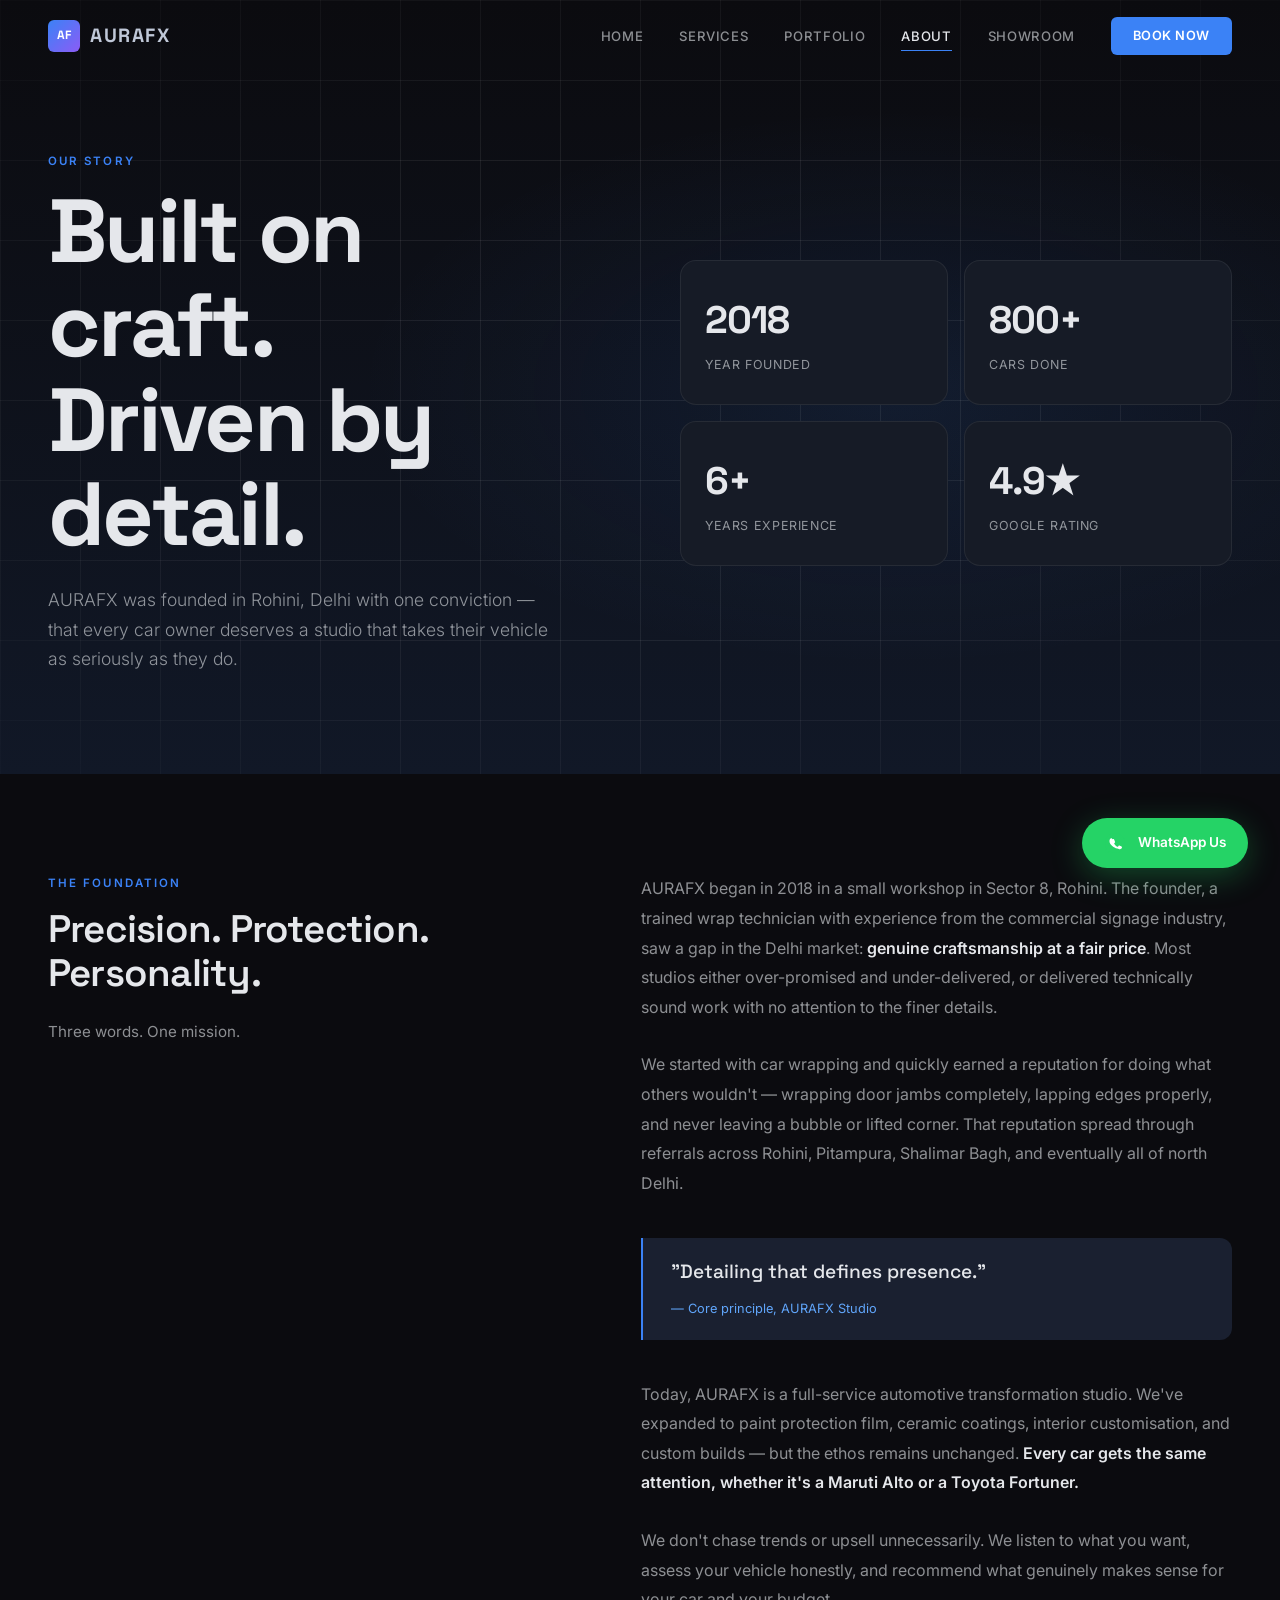
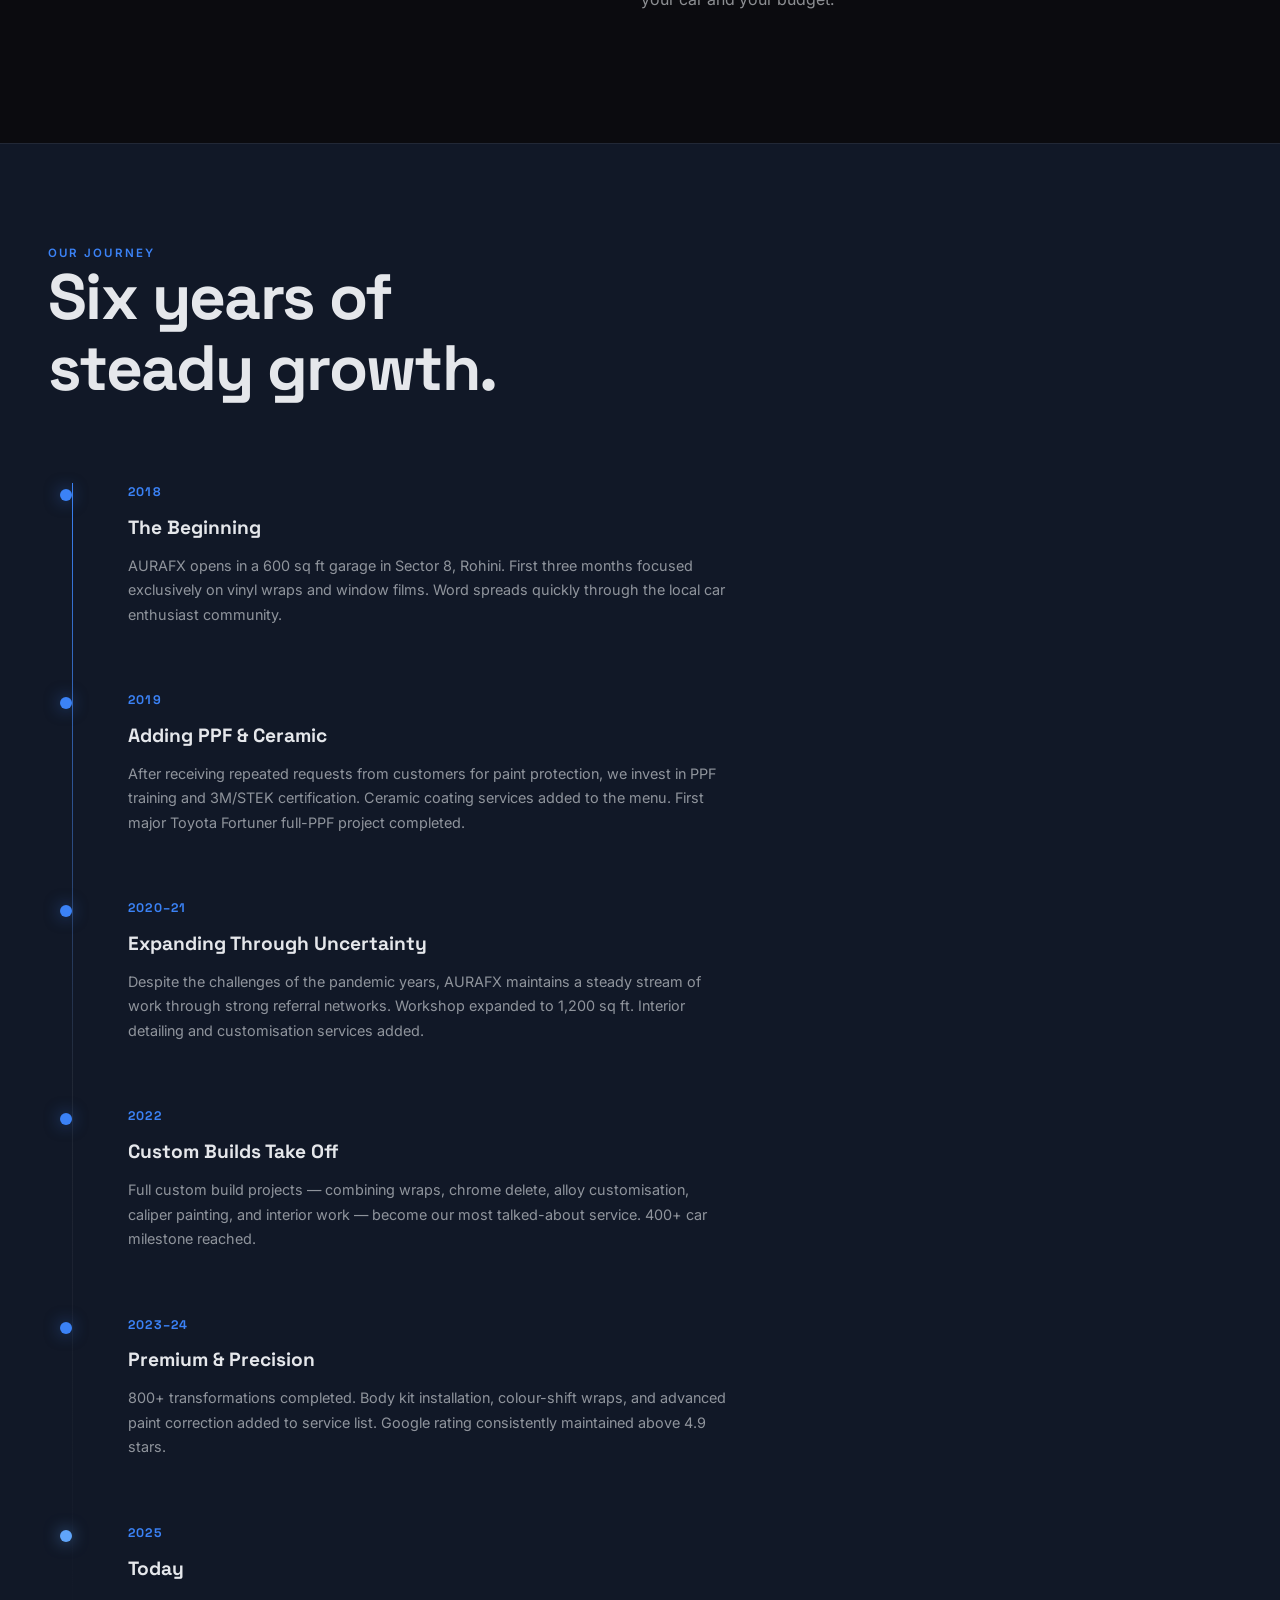
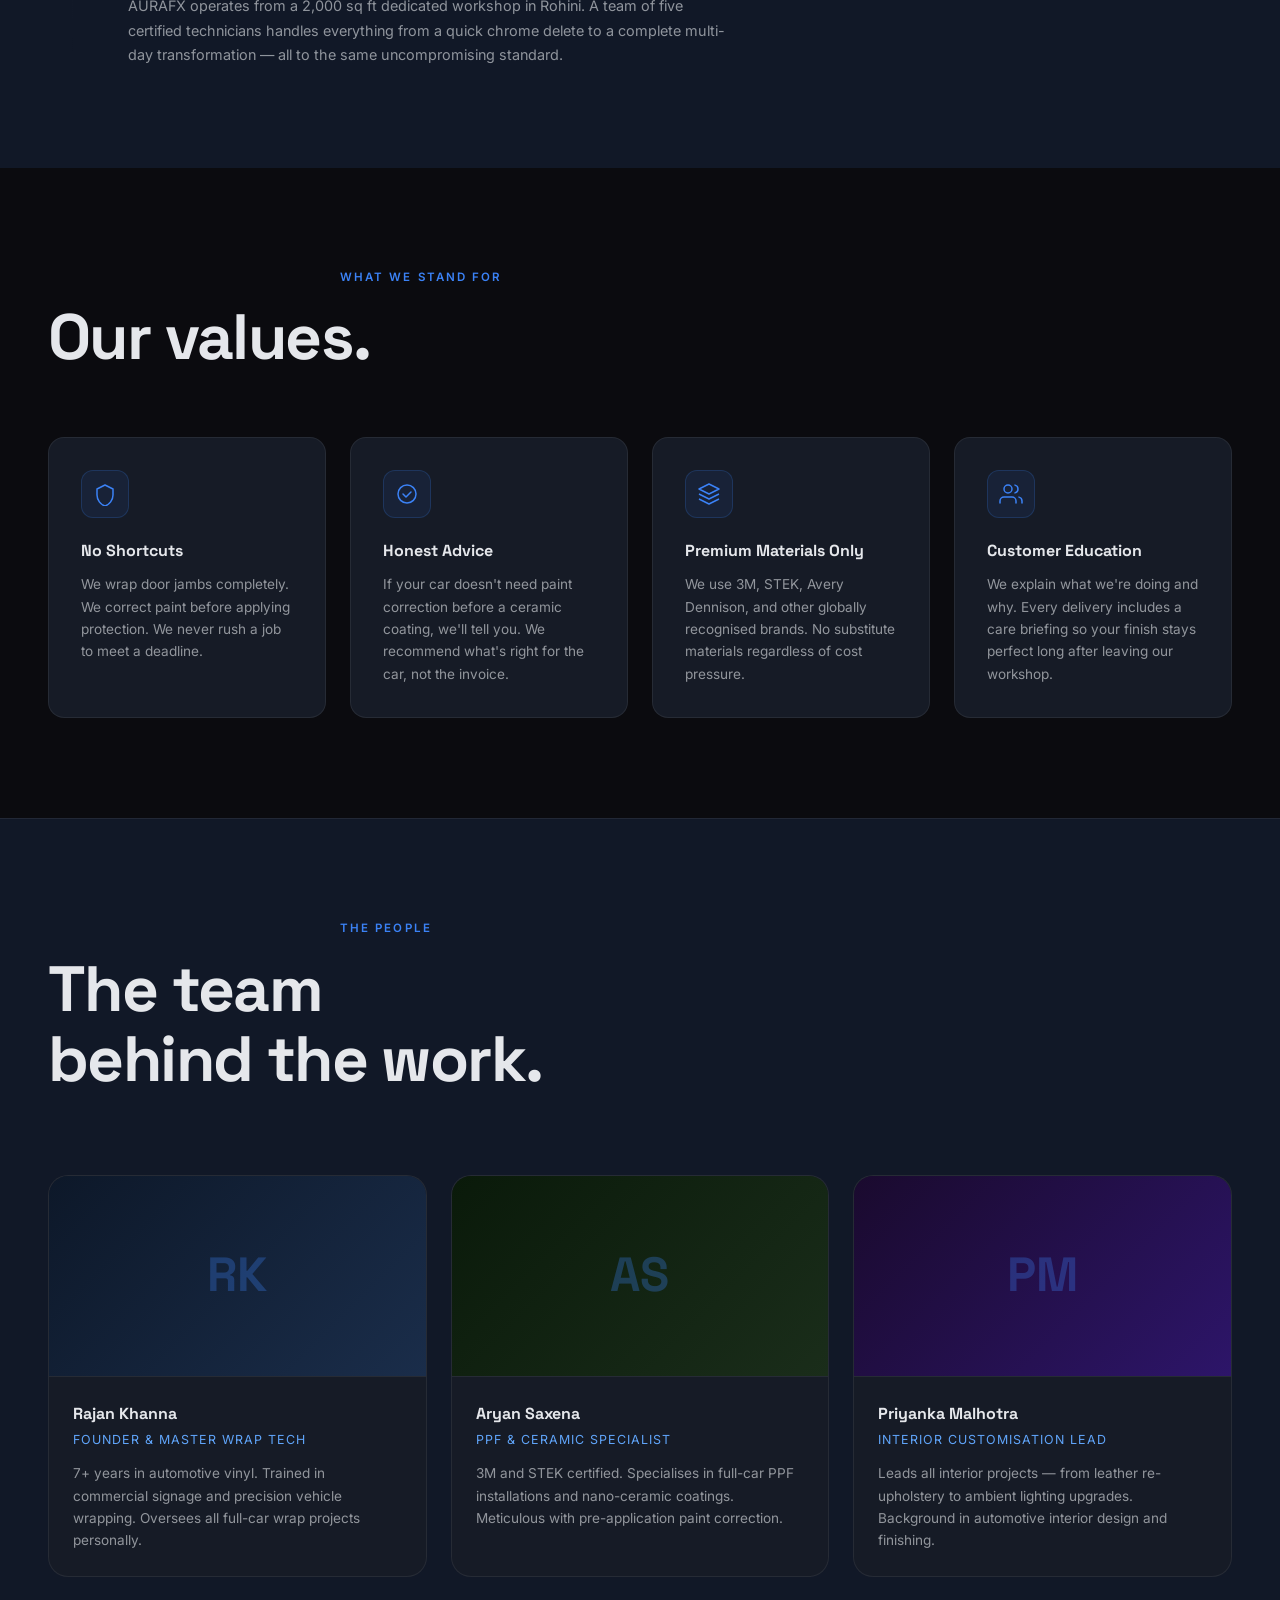
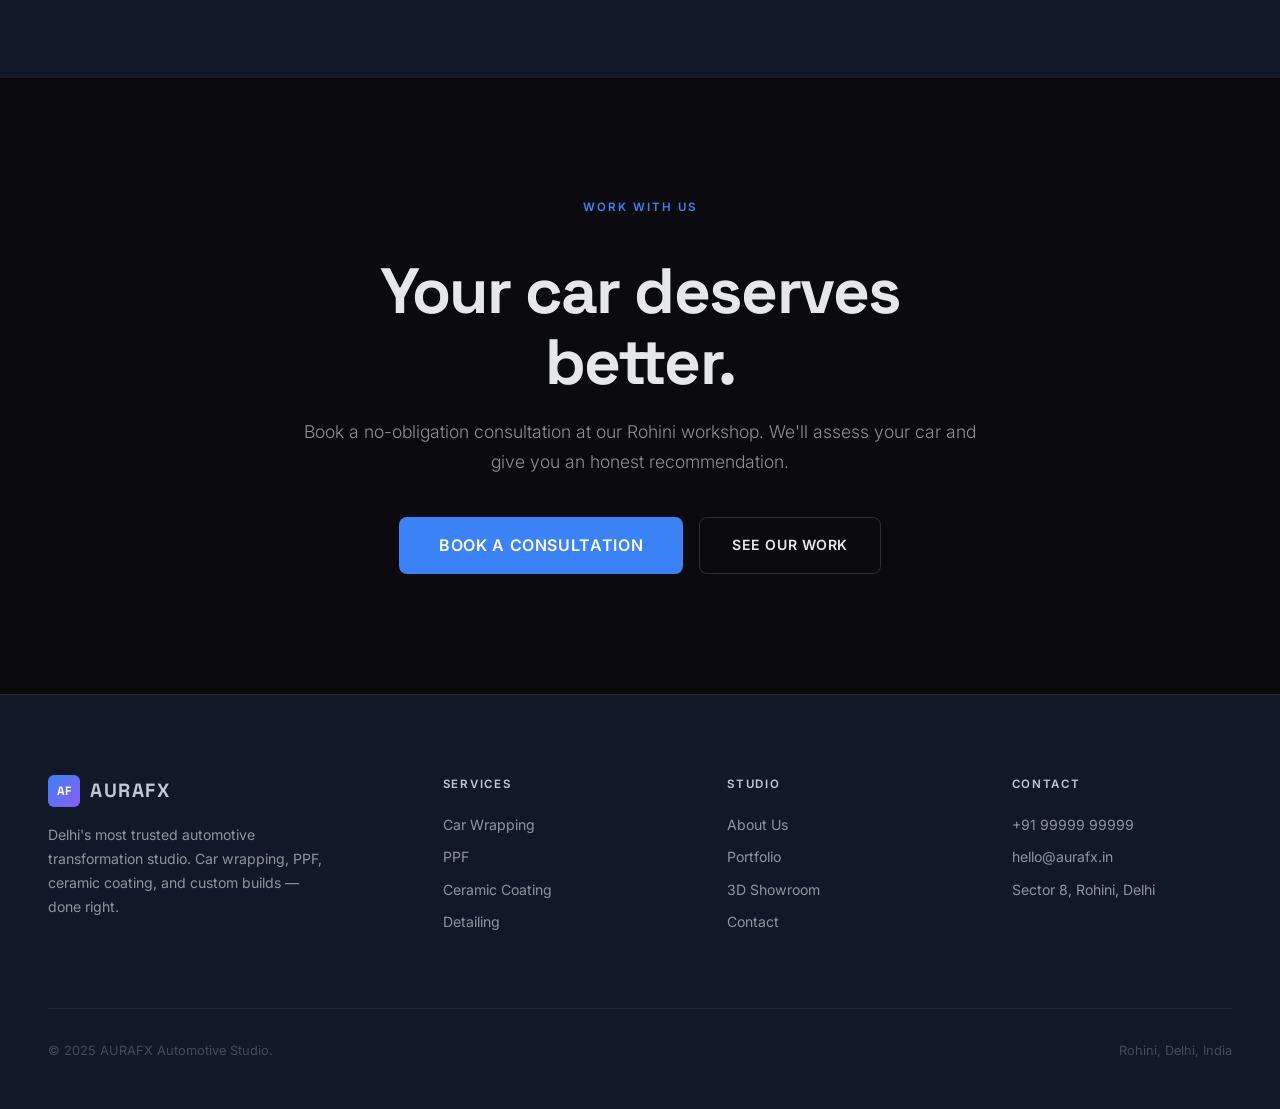
==== about.html @ fb8e5b7f "feat: AURAFX Automotive Studio — full premium website + 3D showroom - index.html: cinematic Apple-st" ====
<!DOCTYPE html>
<html lang="en">
<head>
<meta charset="UTF-8"/>
<meta name="viewport" content="width=device-width, initial-scale=1.0"/>
<title>About — AURAFX Automotive Studio</title>
<meta name="description" content="The story behind AURAFX — a precision automotive transformation studio born in Rohini, Delhi."/>
<link rel="stylesheet" href="style.css"/>
<style>
.about-hero { padding: calc(var(--nav-h) + 80px) 48px 100px; position: relative; overflow: hidden; }
.about-hero-bg { position: absolute; inset: 0; background: radial-gradient(ellipse 70% 60% at 70% 50%, rgba(59,130,246,0.09) 0%, transparent 60%), linear-gradient(180deg, var(--black), var(--graphite)); }
.about-hero-grid { position: absolute; inset: 0; background-image: linear-gradient(var(--border) 1px,transparent 1px),linear-gradient(90deg,var(--border) 1px,transparent 1px); background-size: 80px 80px; mask-image: radial-gradient(ellipse 80% 80% at 50% 50%, black 40%, transparent 100%); }
.about-hero-inner { position: relative; z-index: 1; max-width: 1400px; margin: 0 auto; display: grid; grid-template-columns: 1fr 1fr; gap: 80px; align-items: center; }
.ah-left .label { margin-bottom: 14px; }
.ah-left h1 { margin-bottom: 24px; }
.ah-left p  { max-width: 520px; }
.ah-right { display: grid; grid-template-columns: 1fr 1fr; gap: 16px; }
.ah-stat-box {
  background: var(--surface); border: 1px solid var(--border); border-radius: 16px; padding: 28px 24px;
  transition: border-color 0.4s, transform 0.4s;
}
.ah-stat-box:hover { border-color: rgba(59,130,246,0.3); transform: translateY(-4px); }
.ah-stat-box strong { display: block; font-family: var(--font-display); font-size: 2.4rem; font-weight: 700; color: var(--white); letter-spacing: -0.03em; }
.ah-stat-box span { font-size: 0.78rem; color: var(--white-dim); letter-spacing: 0.05em; text-transform: uppercase; }
.story-section { padding: 100px 48px; }
.story-inner { max-width: 1400px; margin: 0 auto; display: grid; grid-template-columns: 1fr 1.2fr; gap: 100px; align-items: start; }
.story-left { position: sticky; top: calc(var(--nav-h) + 40px); }
.story-left .label { margin-bottom: 14px; }
.story-left h2 { margin-bottom: 24px; }
.story-right p { font-size: 1rem; color: var(--white-dim); line-height: 1.85; margin-bottom: 28px; }
.story-right p strong { color: var(--white); font-weight: 600; }
.story-quote { border-left: 2px solid var(--blue); padding: 20px 28px; margin: 40px 0; background: var(--graphite-2); border-radius: 0 12px 12px 0; }
.story-quote p { font-family: var(--font-display); font-size: 1.2rem; font-weight: 500; color: var(--white); line-height: 1.5; margin: 0; }
.story-quote cite { display: block; margin-top: 12px; font-size: 0.8rem; color: var(--blue-bright); font-style: normal; }
.timeline-section { padding: 100px 48px; background: var(--graphite); border-top: 1px solid var(--border); }
.timeline-inner { max-width: 1400px; margin: 0 auto; }
.timeline-header { margin-bottom: 80px; }
.timeline { position: relative; padding-left: 80px; }
.timeline::before { content: ''; position: absolute; left: 24px; top: 0; bottom: 0; width: 1px; background: linear-gradient(180deg, var(--blue), var(--border), transparent); }
.tl-item { position: relative; margin-bottom: 64px; }
.tl-item:last-child { margin-bottom: 0; }
.tl-dot { position: absolute; left: -68px; top: 6px; width: 12px; height: 12px; background: var(--blue); border-radius: 50%; box-shadow: 0 0 16px rgba(59,130,246,0.5); }
.tl-year { font-family: var(--font-display); font-size: 0.78rem; font-weight: 700; color: var(--blue); letter-spacing: 0.1em; text-transform: uppercase; margin-bottom: 10px; }
.tl-item h3 { font-family: var(--font-display); font-size: 1.2rem; font-weight: 700; margin-bottom: 10px; }
.tl-item p  { font-size: 0.9rem; color: var(--white-dim); line-height: 1.7; max-width: 600px; }
.values-section { padding: 100px 48px; }
.values-inner { max-width: 1400px; margin: 0 auto; }
.values-grid { display: grid; grid-template-columns: repeat(4, 1fr); gap: 24px; margin-top: 64px; }
.value-card { background: var(--surface); border: 1px solid var(--border); border-radius: 16px; padding: 32px; transition: border-color 0.4s, transform 0.4s; }
.value-card:hover { border-color: rgba(59,130,246,0.3); transform: translateY(-4px); }
.value-icon { width: 48px; height: 48px; background: var(--blue-glow2); border: 1px solid rgba(59,130,246,0.2); border-radius: 12px; display: flex; align-items: center; justify-content: center; margin-bottom: 20px; }
.value-card h3 { font-family: var(--font-display); font-size: 1rem; font-weight: 700; margin-bottom: 10px; }
.value-card p  { font-size: 0.85rem; color: var(--white-dim); line-height: 1.65; }
.team-section { padding: 100px 48px; background: var(--graphite); border-top: 1px solid var(--border); }
.team-inner { max-width: 1400px; margin: 0 auto; }
.team-grid { display: grid; grid-template-columns: repeat(3, 1fr); gap: 24px; margin-top: 64px; }
.team-card { background: var(--surface); border: 1px solid var(--border); border-radius: 20px; overflow: hidden; transition: border-color 0.4s, transform 0.4s; }
.team-card:hover { border-color: rgba(59,130,246,0.25); transform: translateY(-6px); }
.team-avatar { height: 200px; display: flex; align-items: center; justify-content: center; font-family: var(--font-display); font-size: 3rem; font-weight: 700; color: rgba(59,130,246,0.3); }
.team-info { padding: 24px; border-top: 1px solid var(--border); }
.team-info h3 { font-family: var(--font-display); font-size: 1rem; font-weight: 700; margin-bottom: 4px; }
.team-info .team-role { font-size: 0.78rem; color: var(--blue-bright); letter-spacing: 0.08em; text-transform: uppercase; margin-bottom: 12px; }
.team-info p  { font-size: 0.85rem; color: var(--white-dim); line-height: 1.65; }
.about-cta { padding: 120px 48px; text-align: center; background: var(--black); border-top: 1px solid var(--border); }
.about-cta-inner { max-width: 700px; margin: 0 auto; }
.about-cta h2 { margin-bottom: 20px; }
.about-cta p  { margin-bottom: 40px; }
.about-cta-btns { display: flex; gap: 16px; justify-content: center; flex-wrap: wrap; }
@media (max-width: 1024px) {
  .about-hero { padding: calc(var(--nav-h) + 60px) 32px 80px; }
  .about-hero-inner { grid-template-columns: 1fr; gap: 60px; }
  .story-section { padding: 80px 32px; }
  .story-inner { grid-template-columns: 1fr; gap: 60px; }
  .story-left { position: static; }
  .values-grid { grid-template-columns: repeat(2, 1fr); }
  .team-grid { grid-template-columns: repeat(2, 1fr); }
}
@media (max-width: 768px) {
  .about-hero { padding: calc(var(--nav-h) + 40px) 24px 60px; }
  .ah-right { grid-template-columns: 1fr 1fr; }
  .story-section { padding: 60px 24px; }
  .timeline-section { padding: 60px 24px; }
  .values-section { padding: 60px 24px; }
  .team-section { padding: 60px 24px; }
  .about-cta { padding: 80px 24px; }
  .values-grid { grid-template-columns: 1fr; }
  .team-grid { grid-template-columns: 1fr; }
  .timeline { padding-left: 56px; }
  .tl-dot { left: -44px; }
}
</style>
</head>
<body>
<nav class="nav" id="mainNav">
  <a href="index.html" class="nav-logo"><div class="nav-logo-mark">AF</div><span>AURAFX</span></a>
  <div class="nav-links">
    <a href="index.html">Home</a><a href="services.html">Services</a>
    <a href="portfolio.html">Portfolio</a><a href="about.html" class="active">About</a>
    <a href="showroom.html">Showroom</a><a href="contact.html" class="nav-cta">Book Now</a>
  </div>
  <div class="nav-hamburger" id="hamburger"><span></span><span></span><span></span></div>
</nav>
<div class="nav-drawer" id="navDrawer">
  <a href="index.html">Home</a><a href="services.html">Services</a>
  <a href="portfolio.html">Portfolio</a><a href="about.html">About</a>
  <a href="showroom.html">Showroom</a><a href="contact.html">Book Now</a>
</div>

<section class="about-hero">
  <div class="about-hero-bg"></div>
  <div class="about-hero-grid"></div>
  <div class="about-hero-inner">
    <div class="ah-left">
      <p class="label reveal">Our Story</p>
      <h1 class="display-xl reveal reveal-delay-1">Built on craft.<br/>Driven by detail.</h1>
      <p class="body-lg reveal reveal-delay-2">AURAFX was founded in Rohini, Delhi with one conviction — that every car owner deserves a studio that takes their vehicle as seriously as they do.</p>
    </div>
    <div class="ah-right">
      <div class="ah-stat-box reveal reveal-delay-1"><strong>2018</strong><span>Year Founded</span></div>
      <div class="ah-stat-box reveal reveal-delay-2"><strong>800+</strong><span>Cars Done</span></div>
      <div class="ah-stat-box reveal reveal-delay-3"><strong>6+</strong><span>Years Experience</span></div>
      <div class="ah-stat-box reveal reveal-delay-4"><strong>4.9★</strong><span>Google Rating</span></div>
    </div>
  </div>
</section>

<section class="story-section">
  <div class="story-inner">
    <div class="story-left reveal">
      <p class="label">The Foundation</p>
      <h2 class="display-md">Precision. Protection. Personality.</h2>
      <p class="body-md" style="margin-top:16px;">Three words. One mission.</p>
    </div>
    <div class="story-right">
      <p class="reveal">AURAFX began in 2018 in a small workshop in Sector 8, Rohini. The founder, a trained wrap technician with experience from the commercial signage industry, saw a gap in the Delhi market: <strong>genuine craftsmanship at a fair price</strong>. Most studios either over-promised and under-delivered, or delivered technically sound work with no attention to the finer details.</p>
      <p class="reveal reveal-delay-1">We started with car wrapping and quickly earned a reputation for doing what others wouldn't — wrapping door jambs completely, lapping edges properly, and never leaving a bubble or lifted corner. That reputation spread through referrals across Rohini, Pitampura, Shalimar Bagh, and eventually all of north Delhi.</p>
      <div class="story-quote reveal reveal-delay-2">
        <p>"Detailing that defines presence."</p>
        <cite>— Core principle, AURAFX Studio</cite>
      </div>
      <p class="reveal reveal-delay-3">Today, AURAFX is a full-service automotive transformation studio. We've expanded to paint protection film, ceramic coatings, interior customisation, and custom builds — but the ethos remains unchanged. <strong>Every car gets the same attention, whether it's a Maruti Alto or a Toyota Fortuner.</strong></p>
      <p class="reveal reveal-delay-4">We don't chase trends or upsell unnecessarily. We listen to what you want, assess your vehicle honestly, and recommend what genuinely makes sense for your car and your budget.</p>
    </div>
  </div>
</section>

<section class="timeline-section">
  <div class="timeline-inner">
    <div class="timeline-header">
      <p class="label reveal">Our Journey</p>
      <h2 class="display-lg reveal reveal-delay-1">Six years of<br/>steady growth.</h2>
    </div>
    <div class="timeline">
      <div class="tl-item reveal reveal-delay-1">
        <div class="tl-dot"></div>
        <div class="tl-year">2018</div>
        <h3>The Beginning</h3>
        <p>AURAFX opens in a 600 sq ft garage in Sector 8, Rohini. First three months focused exclusively on vinyl wraps and window films. Word spreads quickly through the local car enthusiast community.</p>
      </div>
      <div class="tl-item reveal reveal-delay-2">
        <div class="tl-dot"></div>
        <div class="tl-year">2019</div>
        <h3>Adding PPF & Ceramic</h3>
        <p>After receiving repeated requests from customers for paint protection, we invest in PPF training and 3M/STEK certification. Ceramic coating services added to the menu. First major Toyota Fortuner full-PPF project completed.</p>
      </div>
      <div class="tl-item reveal reveal-delay-3">
        <div class="tl-dot"></div>
        <div class="tl-year">2020–21</div>
        <h3>Expanding Through Uncertainty</h3>
        <p>Despite the challenges of the pandemic years, AURAFX maintains a steady stream of work through strong referral networks. Workshop expanded to 1,200 sq ft. Interior detailing and customisation services added.</p>
      </div>
      <div class="tl-item reveal reveal-delay-4">
        <div class="tl-dot"></div>
        <div class="tl-year">2022</div>
        <h3>Custom Builds Take Off</h3>
        <p>Full custom build projects — combining wraps, chrome delete, alloy customisation, caliper painting, and interior work — become our most talked-about service. 400+ car milestone reached.</p>
      </div>
      <div class="tl-item reveal reveal-delay-5">
        <div class="tl-dot"></div>
        <div class="tl-year">2023–24</div>
        <h3>Premium & Precision</h3>
        <p>800+ transformations completed. Body kit installation, colour-shift wraps, and advanced paint correction added to service list. Google rating consistently maintained above 4.9 stars.</p>
      </div>
      <div class="tl-item reveal">
        <div class="tl-dot" style="background:#60A5FA;box-shadow:0 0 16px rgba(96,165,250,0.6);"></div>
        <div class="tl-year">2025</div>
        <h3>Today</h3>
        <p>AURAFX operates from a 2,000 sq ft dedicated workshop in Rohini. A team of five certified technicians handles everything from a quick chrome delete to a complete multi-day transformation — all to the same uncompromising standard.</p>
      </div>
    </div>
  </div>
</section>

<section class="values-section">
  <div class="values-inner">
    <div class="section-header" style="text-align:left;margin-bottom:0;">
      <p class="label reveal">What We Stand For</p>
      <h2 class="display-lg reveal reveal-delay-1" style="margin-bottom:0;">Our values.</h2>
    </div>
    <div class="values-grid">
      <div class="value-card reveal reveal-delay-1">
        <div class="value-icon"><svg width="24" height="24" viewBox="0 0 24 24" fill="none"><path d="M12 3l-8 4v6c0 5 3.6 9.7 8 11 4.4-1.3 8-6 8-11V7L12 3Z" stroke="#3B82F6" stroke-width="1.5" stroke-linejoin="round"/></svg></div>
        <h3>No Shortcuts</h3>
        <p>We wrap door jambs completely. We correct paint before applying protection. We never rush a job to meet a deadline.</p>
      </div>
      <div class="value-card reveal reveal-delay-2">
        <div class="value-icon"><svg width="24" height="24" viewBox="0 0 24 24" fill="none"><circle cx="12" cy="12" r="9" stroke="#3B82F6" stroke-width="1.5"/><path d="M8 12l3 3 5-5" stroke="#3B82F6" stroke-width="1.5" stroke-linecap="round" stroke-linejoin="round"/></svg></div>
        <h3>Honest Advice</h3>
        <p>If your car doesn't need paint correction before a ceramic coating, we'll tell you. We recommend what's right for the car, not the invoice.</p>
      </div>
      <div class="value-card reveal reveal-delay-3">
        <div class="value-icon"><svg width="24" height="24" viewBox="0 0 24 24" fill="none"><path d="M12 2L2 7l10 5 10-5-10-5ZM2 17l10 5 10-5M2 12l10 5 10-5" stroke="#3B82F6" stroke-width="1.5" stroke-linejoin="round"/></svg></div>
        <h3>Premium Materials Only</h3>
        <p>We use 3M, STEK, Avery Dennison, and other globally recognised brands. No substitute materials regardless of cost pressure.</p>
      </div>
      <div class="value-card reveal reveal-delay-4">
        <div class="value-icon"><svg width="24" height="24" viewBox="0 0 24 24" fill="none"><path d="M17 21v-2a4 4 0 0 0-4-4H5a4 4 0 0 0-4 4v2M9 11a4 4 0 1 0 0-8 4 4 0 0 0 0 8ZM23 21v-2a4 4 0 0 0-3-3.87M16 3.13a4 4 0 0 1 0 7.75" stroke="#3B82F6" stroke-width="1.5" stroke-linecap="round" stroke-linejoin="round"/></svg></div>
        <h3>Customer Education</h3>
        <p>We explain what we're doing and why. Every delivery includes a care briefing so your finish stays perfect long after leaving our workshop.</p>
      </div>
    </div>
  </div>
</section>

<section class="team-section">
  <div class="team-inner">
    <div class="section-header" style="text-align:left;">
      <p class="label reveal">The People</p>
      <h2 class="display-lg reveal reveal-delay-1">The team<br/>behind the work.</h2>
    </div>
    <div class="team-grid">
      <div class="team-card reveal reveal-delay-1">
        <div class="team-avatar" style="background:linear-gradient(135deg,#0d1829,#1a2d4a);">RK</div>
        <div class="team-info">
          <h3>Rajan Khanna</h3>
          <div class="team-role">Founder & Master Wrap Tech</div>
          <p>7+ years in automotive vinyl. Trained in commercial signage and precision vehicle wrapping. Oversees all full-car wrap projects personally.</p>
        </div>
      </div>
      <div class="team-card reveal reveal-delay-2">
        <div class="team-avatar" style="background:linear-gradient(135deg,#0a1a0a,#1a2d1a);">AS</div>
        <div class="team-info">
          <h3>Aryan Saxena</h3>
          <div class="team-role">PPF & Ceramic Specialist</div>
          <p>3M and STEK certified. Specialises in full-car PPF installations and nano-ceramic coatings. Meticulous with pre-application paint correction.</p>
        </div>
      </div>
      <div class="team-card reveal reveal-delay-3">
        <div class="team-avatar" style="background:linear-gradient(135deg,#1a0a2e,#2d1569);">PM</div>
        <div class="team-info">
          <h3>Priyanka Malhotra</h3>
          <div class="team-role">Interior Customisation Lead</div>
          <p>Leads all interior projects — from leather re-upholstery to ambient lighting upgrades. Background in automotive interior design and finishing.</p>
        </div>
      </div>
    </div>
  </div>
</section>

<section class="about-cta">
  <div class="about-cta-inner reveal">
    <p class="label">Work With Us</p>
    <h2 class="display-lg">Your car deserves better.</h2>
    <p class="body-lg">Book a no-obligation consultation at our Rohini workshop. We'll assess your car and give you an honest recommendation.</p>
    <div class="about-cta-btns">
      <a href="contact.html" class="btn btn-primary" style="font-size:1rem;padding:16px 40px;">Book a Consultation</a>
      <a href="portfolio.html" class="btn btn-outline">See Our Work</a>
    </div>
  </div>
</section>

<footer class="footer">
  <div class="footer-grid">
    <div class="footer-brand">
      <div class="nav-logo" style="margin-bottom:16px;"><div class="nav-logo-mark">AF</div><span style="color:#C0C8D8;font-family:var(--font-display);font-weight:700;letter-spacing:0.08em;">AURAFX</span></div>
      <p>Delhi's most trusted automotive transformation studio. Car wrapping, PPF, ceramic coating, and custom builds — done right.</p>
    </div>
    <div class="footer-col"><h4>Services</h4><a href="services.html">Car Wrapping</a><a href="services.html">PPF</a><a href="services.html">Ceramic Coating</a><a href="services.html">Detailing</a></div>
    <div class="footer-col"><h4>Studio</h4><a href="about.html">About Us</a><a href="portfolio.html">Portfolio</a><a href="showroom.html">3D Showroom</a><a href="contact.html">Contact</a></div>
    <div class="footer-col"><h4>Contact</h4><a href="tel:+919999999999">+91 99999 99999</a><a href="mailto:hello@aurafx.in">hello@aurafx.in</a><a href="#">Sector 8, Rohini, Delhi</a></div>
  </div>
  <div class="footer-bottom"><span>© 2025 AURAFX Automotive Studio.</span><span>Rohini, Delhi, India</span></div>
</footer>
<a href="https://wa.me/919999999999" class="whatsapp-float" target="_blank"><svg width="22" height="22" viewBox="0 0 22 22" fill="none"><path d="M11 1C5.477 1 1 5.477 1 11c0 1.89.525 3.66 1.438 5.168L1 21l4.98-1.406A9.953 9.953 0 0 0 11 21c5.523 0 10-4.477 10-10S16.523 1 11 1Z" fill="#25D366"/><path d="M8.09 7.5c.18-.37.54-.5.77-.5.2 0 .37.01.54.01.18 0 .44.07.68.56.27.54.88 2.06.95 2.2.08.15.13.32.03.5-.1.2-.15.32-.3.5-.14.17-.3.38-.43.5-.14.14-.29.28-.12.55.17.26.73 1.18 1.56 1.91.68.6 1.38.88 1.65 1 .27.12.43.1.59-.06.17-.18.7-.81.88-1.07.19-.27.37-.22.62-.13.26.09 1.63.77 1.91.91.27.14.45.21.52.32.07.11.07.63-.15 1.24-.22.61-1.25 1.18-1.72 1.22-.44.04-.86.18-2.87-.62C9.35 15.57 7 12.7 6.82 12.47c-.18-.22-1.32-1.74-1.32-3.32 0-1.58.83-2.35 1.1-2.65.3-.28.64-.28.83-.28l.67.28Z" fill="white"/></svg><span class="wa-text">WhatsApp Us</span></a>
<script src="script.js"></script>
</body>
</html>
---- style.css ----
/* ============================================================
   AURAFX AUTOMOTIVE STUDIO — SHARED DESIGN SYSTEM
   ============================================================ */

@import url('https://fonts.googleapis.com/css2?family=Inter:wght@300;400;500;600;700;800;900&family=Space+Grotesk:wght@300;400;500;600;700&display=swap');

/* ── CSS VARIABLES ── */
:root {
  --black:        #0B0B0F;
  --graphite:     #111827;
  --graphite-2:   #1a2030;
  --graphite-3:   #242d3d;
  --surface:      #161b26;
  --border:       rgba(255,255,255,0.07);
  --border-hover: rgba(255,255,255,0.15);
  --white:        #E5E7EB;
  --white-dim:    rgba(229,231,235,0.6);
  --white-faint:  rgba(229,231,235,0.25);
  --blue:         #3B82F6;
  --blue-bright:  #60A5FA;
  --blue-glow:    rgba(59,130,246,0.3);
  --blue-glow2:   rgba(59,130,246,0.08);
  --chrome:       #C0C8D8;
  --chrome-dim:   rgba(192,200,216,0.5);
  --accent-grad:  linear-gradient(135deg, #3B82F6 0%, #8B5CF6 100%);
  --font-main:    'Inter', 'SF Pro Display', -apple-system, sans-serif;
  --font-display: 'Space Grotesk', 'SF Pro Display', -apple-system, sans-serif;
  --ease-cinema:  cubic-bezier(0.25, 0.46, 0.45, 0.94);
  --ease-apple:   cubic-bezier(0.42, 0, 0.58, 1);
  --ease-out:     cubic-bezier(0.16, 1, 0.3, 1);
  --nav-h:        72px;
}

/* ── RESET & BASE ── */
*, *::before, *::after { box-sizing: border-box; margin: 0; padding: 0; }

html {
  scroll-behavior: smooth;
  font-size: 16px;
  -webkit-font-smoothing: antialiased;
  -moz-osx-font-smoothing: grayscale;
}

body {
  background: var(--black);
  color: var(--white);
  font-family: var(--font-main);
  line-height: 1.6;
  overflow-x: hidden;
}

img { display: block; max-width: 100%; }
a  { color: inherit; text-decoration: none; }
button { cursor: pointer; font-family: inherit; border: none; background: none; }
ul, ol { list-style: none; }

/* ── SCROLLBAR ── */
::-webkit-scrollbar { width: 6px; }
::-webkit-scrollbar-track { background: var(--black); }
::-webkit-scrollbar-thumb { background: var(--graphite-3); border-radius: 3px; }
::-webkit-scrollbar-thumb:hover { background: var(--blue); }

/* ── SELECTION ── */
::selection { background: var(--blue-glow); color: var(--white); }

/* ═══════════════════════════════════════════
   NAVIGATION
═══════════════════════════════════════════ */
.nav {
  position: fixed;
  top: 0; left: 0; right: 0;
  z-index: 1000;
  height: var(--nav-h);
  display: flex;
  align-items: center;
  justify-content: space-between;
  padding: 0 48px;
  transition: background 0.5s var(--ease-cinema), backdrop-filter 0.5s;
}
.nav.scrolled {
  background: rgba(11,11,15,0.85);
  backdrop-filter: blur(20px) saturate(180%);
  border-bottom: 1px solid var(--border);
}
.nav-logo {
  display: flex;
  align-items: center;
  gap: 10px;
  font-family: var(--font-display);
  font-size: 1.2rem;
  font-weight: 700;
  letter-spacing: 0.08em;
  text-transform: uppercase;
}
.nav-logo-mark {
  width: 32px; height: 32px;
  background: var(--accent-grad);
  border-radius: 6px;
  display: flex; align-items: center; justify-content: center;
  font-size: 0.75rem;
  font-weight: 900;
  color: #fff;
  letter-spacing: 0;
}
.nav-logo span { color: var(--chrome); }

.nav-links {
  display: flex;
  align-items: center;
  gap: 36px;
}
.nav-links a {
  font-size: 0.82rem;
  font-weight: 500;
  letter-spacing: 0.05em;
  text-transform: uppercase;
  color: var(--white-dim);
  transition: color 0.3s;
  position: relative;
}
.nav-links a::after {
  content: '';
  position: absolute;
  bottom: -4px; left: 0;
  width: 0; height: 1px;
  background: var(--blue);
  transition: width 0.3s var(--ease-cinema);
}
.nav-links a:hover { color: var(--white); }
.nav-links a:hover::after { width: 100%; }
.nav-links a.active { color: var(--white); }
.nav-links a.active::after { width: 100%; }

.nav-cta {
  padding: 9px 22px;
  background: var(--blue);
  color: #fff !important;
  border-radius: 6px;
  font-size: 0.8rem !important;
  font-weight: 600 !important;
  letter-spacing: 0.04em !important;
  transition: background 0.3s, box-shadow 0.3s, transform 0.2s !important;
}
.nav-cta::after { display: none !important; }
.nav-cta:hover {
  background: var(--blue-bright) !important;
  box-shadow: 0 0 24px var(--blue-glow) !important;
  transform: translateY(-1px) !important;
}

/* Hamburger */
.nav-hamburger {
  display: none;
  flex-direction: column;
  gap: 5px;
  padding: 4px;
  cursor: pointer;
}
.nav-hamburger span {
  display: block;
  width: 24px; height: 2px;
  background: var(--white);
  border-radius: 2px;
  transition: transform 0.3s, opacity 0.3s;
}
.nav-hamburger.open span:nth-child(1) { transform: translateY(7px) rotate(45deg); }
.nav-hamburger.open span:nth-child(2) { opacity: 0; }
.nav-hamburger.open span:nth-child(3) { transform: translateY(-7px) rotate(-45deg); }

/* Mobile nav drawer */
.nav-drawer {
  display: none;
  position: fixed;
  top: var(--nav-h); left: 0; right: 0;
  background: rgba(11,11,15,0.97);
  backdrop-filter: blur(24px);
  border-bottom: 1px solid var(--border);
  flex-direction: column;
  align-items: center;
  gap: 0;
  z-index: 999;
  transform: translateY(-10px);
  opacity: 0;
  transition: transform 0.4s var(--ease-out), opacity 0.4s;
  pointer-events: none;
}
.nav-drawer.open {
  transform: translateY(0);
  opacity: 1;
  pointer-events: all;
}
.nav-drawer a {
  width: 100%;
  padding: 18px 48px;
  font-size: 0.9rem;
  font-weight: 500;
  letter-spacing: 0.05em;
  text-transform: uppercase;
  color: var(--white-dim);
  border-bottom: 1px solid var(--border);
  transition: color 0.3s, background 0.3s;
}
.nav-drawer a:hover { color: var(--white); background: var(--graphite-2); }

/* ═══════════════════════════════════════════
   TYPOGRAPHY SYSTEM
═══════════════════════════════════════════ */
.display-xl {
  font-family: var(--font-display);
  font-size: clamp(2.8rem, 7vw, 6rem);
  font-weight: 700;
  line-height: 1.05;
  letter-spacing: -0.03em;
}
.display-lg {
  font-family: var(--font-display);
  font-size: clamp(2rem, 5vw, 4rem);
  font-weight: 700;
  line-height: 1.1;
  letter-spacing: -0.025em;
}
.display-md {
  font-family: var(--font-display);
  font-size: clamp(1.5rem, 3vw, 2.4rem);
  font-weight: 600;
  line-height: 1.15;
  letter-spacing: -0.02em;
}
.label {
  font-size: 0.72rem;
  font-weight: 600;
  letter-spacing: 0.18em;
  text-transform: uppercase;
  color: var(--blue);
}
.body-lg { font-size: 1.1rem; line-height: 1.7; color: var(--white-dim); font-weight: 300; }
.body-md { font-size: 0.95rem; line-height: 1.7; color: var(--white-dim); }

/* ═══════════════════════════════════════════
   SECTION SYSTEM
═══════════════════════════════════════════ */
.section {
  padding: 120px 48px;
  max-width: 1400px;
  margin: 0 auto;
}
.section-full {
  padding: 120px 48px;
}
.section-header {
  text-align: center;
  margin-bottom: 80px;
}
.section-header .label { margin-bottom: 16px; }
.section-header h2 { margin-bottom: 20px; }
.section-header p { max-width: 600px; margin: 0 auto; }

/* ═══════════════════════════════════════════
   BUTTONS
═══════════════════════════════════════════ */
.btn {
  display: inline-flex;
  align-items: center;
  gap: 10px;
  padding: 14px 32px;
  border-radius: 8px;
  font-size: 0.88rem;
  font-weight: 600;
  letter-spacing: 0.04em;
  text-transform: uppercase;
  transition: all 0.3s var(--ease-cinema);
  cursor: pointer;
}
.btn-primary {
  background: var(--blue);
  color: #fff;
  box-shadow: 0 0 0 rgba(59,130,246,0);
}
.btn-primary:hover {
  background: var(--blue-bright);
  box-shadow: 0 0 32px var(--blue-glow);
  transform: translateY(-2px);
}
.btn-outline {
  border: 1px solid var(--border-hover);
  color: var(--white);
  background: transparent;
}
.btn-outline:hover {
  border-color: var(--blue);
  color: var(--blue-bright);
  background: var(--blue-glow2);
  transform: translateY(-2px);
}
.btn-ghost {
  color: var(--white-dim);
  background: transparent;
  padding: 14px 0;
}
.btn-ghost:hover { color: var(--white); }
.btn-ghost svg { transition: transform 0.3s var(--ease-cinema); }
.btn-ghost:hover svg { transform: translateX(6px); }

/* ═══════════════════════════════════════════
   CARDS
═══════════════════════════════════════════ */
.card {
  background: var(--surface);
  border: 1px solid var(--border);
  border-radius: 16px;
  overflow: hidden;
  transition: border-color 0.4s, transform 0.4s var(--ease-cinema), box-shadow 0.4s;
}
.card:hover {
  border-color: var(--border-hover);
  transform: translateY(-4px);
  box-shadow: 0 24px 64px rgba(0,0,0,0.4), 0 0 0 1px rgba(59,130,246,0.1);
}

/* ═══════════════════════════════════════════
   DIVIDERS & DECORATORS
═══════════════════════════════════════════ */
.divider {
  height: 1px;
  background: var(--border);
  margin: 0;
}
.glow-line {
  height: 1px;
  background: linear-gradient(90deg, transparent, var(--blue), transparent);
  margin: 0;
}

/* ═══════════════════════════════════════════
   SCROLL REVEAL SYSTEM
═══════════════════════════════════════════ */
.reveal {
  opacity: 0;
  transform: translateY(40px);
  transition: opacity 0.9s var(--ease-out), transform 0.9s var(--ease-out);
}
.reveal.revealed {
  opacity: 1;
  transform: translateY(0);
}
.reveal-delay-1 { transition-delay: 0.1s; }
.reveal-delay-2 { transition-delay: 0.2s; }
.reveal-delay-3 { transition-delay: 0.3s; }
.reveal-delay-4 { transition-delay: 0.4s; }
.reveal-delay-5 { transition-delay: 0.5s; }

/* ═══════════════════════════════════════════
   FLOATING WHATSAPP CTA
═══════════════════════════════════════════ */
.whatsapp-float {
  position: fixed;
  bottom: 32px; right: 32px;
  z-index: 900;
  display: flex;
  align-items: center;
  gap: 12px;
  background: #25D366;
  color: #fff;
  padding: 14px 22px;
  border-radius: 50px;
  font-size: 0.85rem;
  font-weight: 600;
  box-shadow: 0 8px 32px rgba(37,211,102,0.3);
  transition: transform 0.3s var(--ease-cinema), box-shadow 0.3s;
  cursor: pointer;
  text-decoration: none;
}
.whatsapp-float:hover {
  transform: translateY(-3px) scale(1.02);
  box-shadow: 0 12px 40px rgba(37,211,102,0.45);
}
.whatsapp-float svg { flex-shrink: 0; }
.whatsapp-float .wa-text { display: block; }

/* ═══════════════════════════════════════════
   FOOTER
═══════════════════════════════════════════ */
.footer {
  background: var(--graphite);
  border-top: 1px solid var(--border);
  padding: 80px 48px 48px;
}
.footer-grid {
  max-width: 1400px;
  margin: 0 auto;
  display: grid;
  grid-template-columns: 1.5fr 1fr 1fr 1fr;
  gap: 64px;
}
.footer-brand .nav-logo { margin-bottom: 20px; }
.footer-brand p {
  font-size: 0.88rem;
  color: var(--white-dim);
  line-height: 1.7;
  max-width: 280px;
}
.footer-col h4 {
  font-size: 0.72rem;
  font-weight: 600;
  letter-spacing: 0.15em;
  text-transform: uppercase;
  color: var(--chrome);
  margin-bottom: 20px;
}
.footer-col a {
  display: block;
  font-size: 0.88rem;
  color: var(--white-dim);
  margin-bottom: 10px;
  transition: color 0.3s;
}
.footer-col a:hover { color: var(--blue-bright); }
.footer-bottom {
  max-width: 1400px;
  margin: 64px auto 0;
  padding-top: 32px;
  border-top: 1px solid var(--border);
  display: flex;
  justify-content: space-between;
  align-items: center;
  font-size: 0.8rem;
  color: var(--white-faint);
}

/* ═══════════════════════════════════════════
   PAGE HERO SYSTEM (inner pages)
═══════════════════════════════════════════ */
.page-hero {
  min-height: 50vh;
  display: flex;
  flex-direction: column;
  justify-content: flex-end;
  padding: 120px 48px 80px;
  position: relative;
  overflow: hidden;
}
.page-hero-bg {
  position: absolute;
  inset: 0;
  background: radial-gradient(ellipse at 60% 40%, rgba(59,130,246,0.12) 0%, transparent 60%),
              linear-gradient(180deg, var(--black) 0%, var(--graphite) 100%);
}
.page-hero-grid {
  position: absolute;
  inset: 0;
  background-image:
    linear-gradient(var(--border) 1px, transparent 1px),
    linear-gradient(90deg, var(--border) 1px, transparent 1px);
  background-size: 80px 80px;
  mask-image: linear-gradient(180deg, transparent, rgba(0,0,0,0.4) 40%, transparent);
}
.page-hero-content {
  position: relative;
  z-index: 2;
  max-width: 1400px;
  margin: 0 auto;
  width: 100%;
}

/* ═══════════════════════════════════════════
   RESPONSIVE
═══════════════════════════════════════════ */
@media (max-width: 1024px) {
  .nav { padding: 0 32px; }
  .section { padding: 96px 32px; }
  .section-full { padding: 96px 32px; }
  .footer-grid { grid-template-columns: 1fr 1fr; gap: 40px; }
}

@media (max-width: 768px) {
  .nav-links { display: none; }
  .nav-hamburger { display: flex; }
  .nav-drawer { display: flex; }
  .nav { padding: 0 24px; }
  .section { padding: 80px 24px; }
  .section-full { padding: 80px 24px; }
  .page-hero { padding: 100px 24px 60px; }
  .footer { padding: 60px 24px 40px; }
  .footer-grid { grid-template-columns: 1fr; gap: 40px; }
  .footer-bottom { flex-direction: column; gap: 16px; text-align: center; }
  .whatsapp-float .wa-text { display: none; }
  .whatsapp-float { padding: 14px; border-radius: 50%; }
}

@media (max-width: 480px) {
  :root { --nav-h: 60px; }
  .nav { padding: 0 20px; }
  .section { padding: 64px 20px; }
  .display-xl { font-size: 2.2rem; }
}
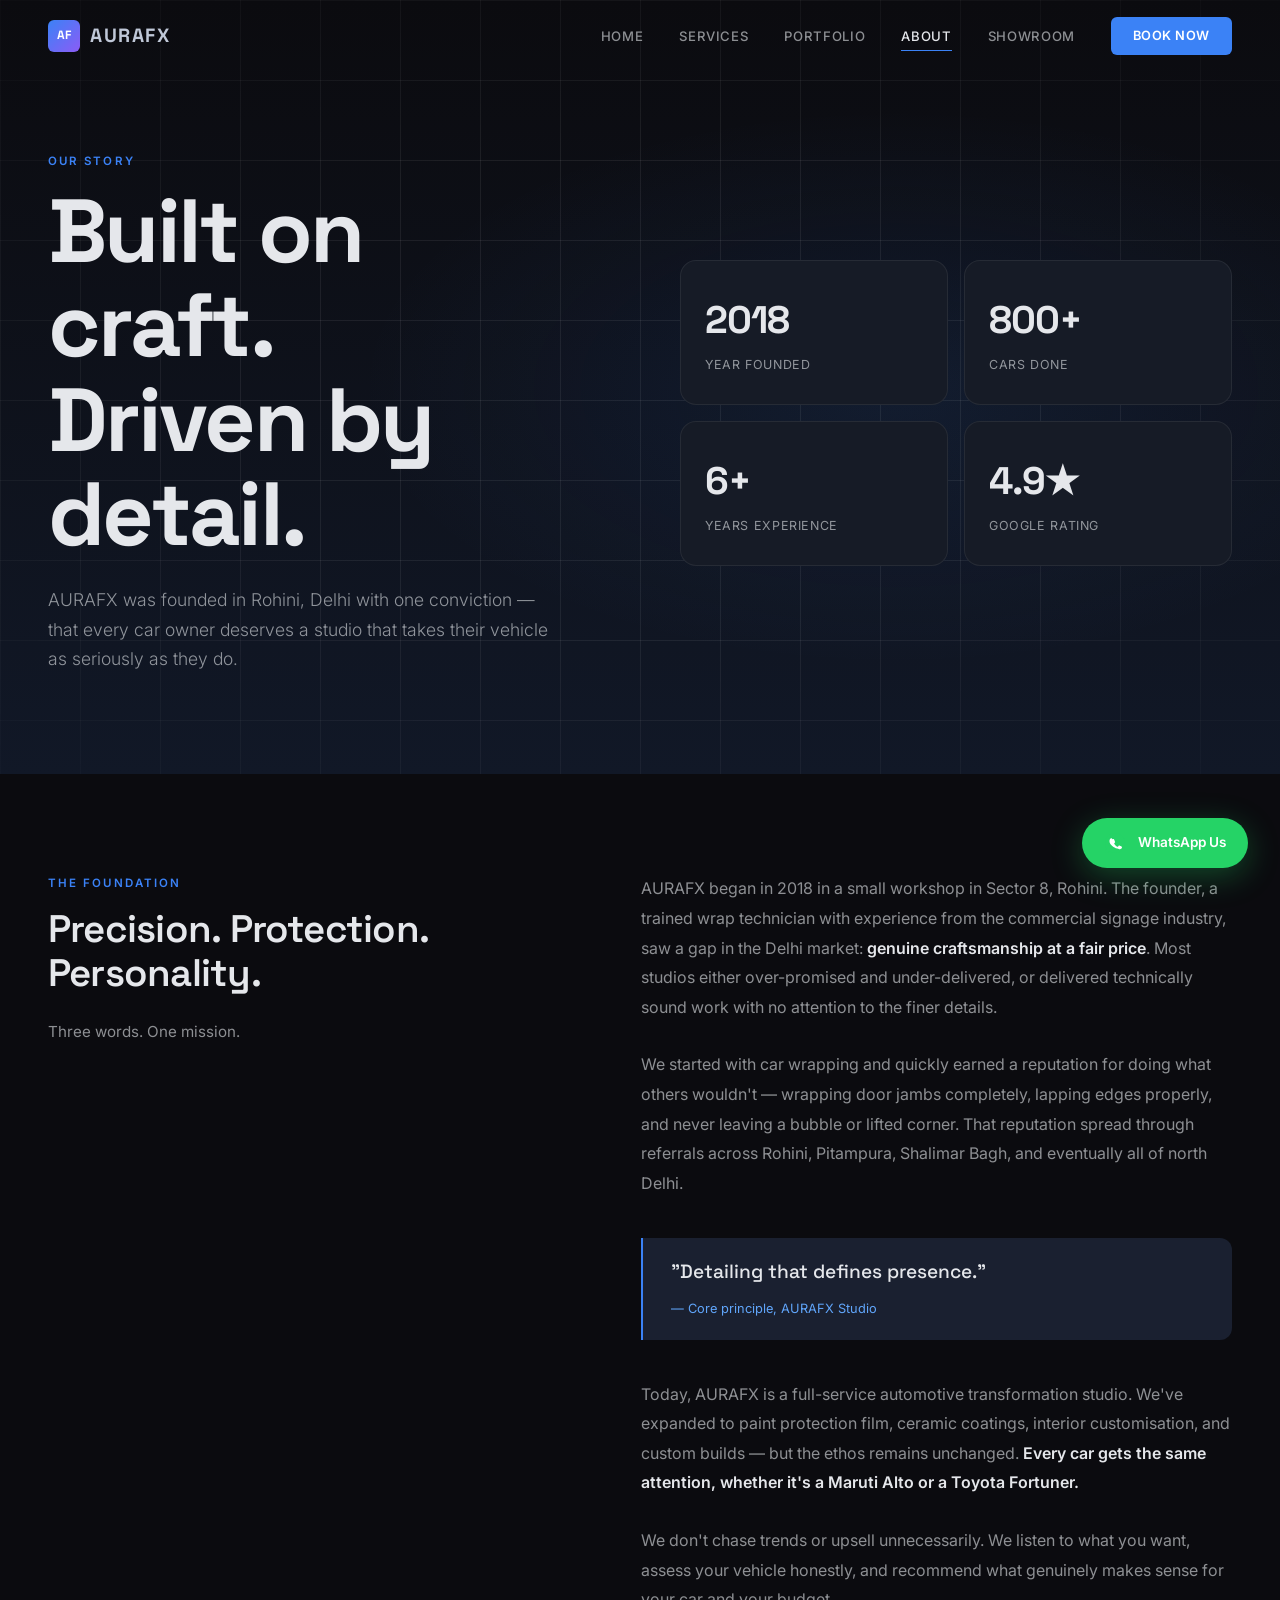
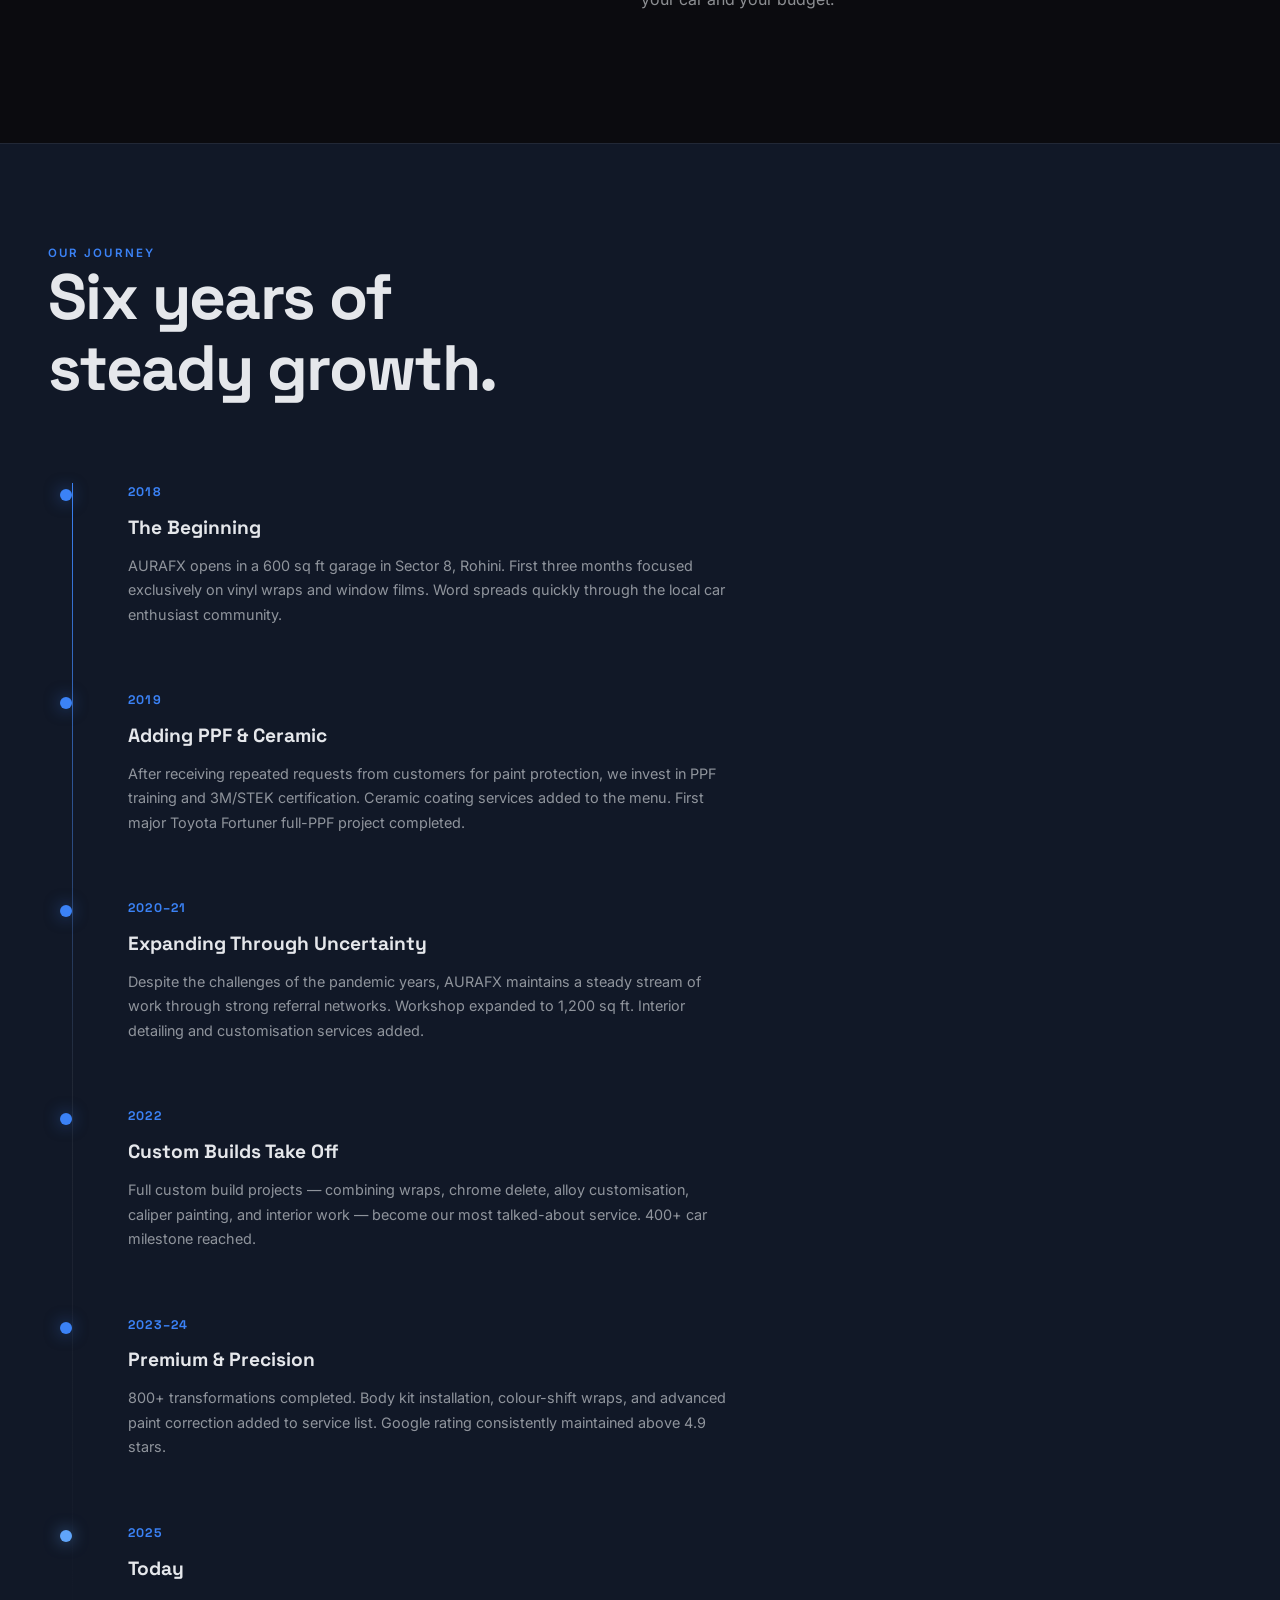
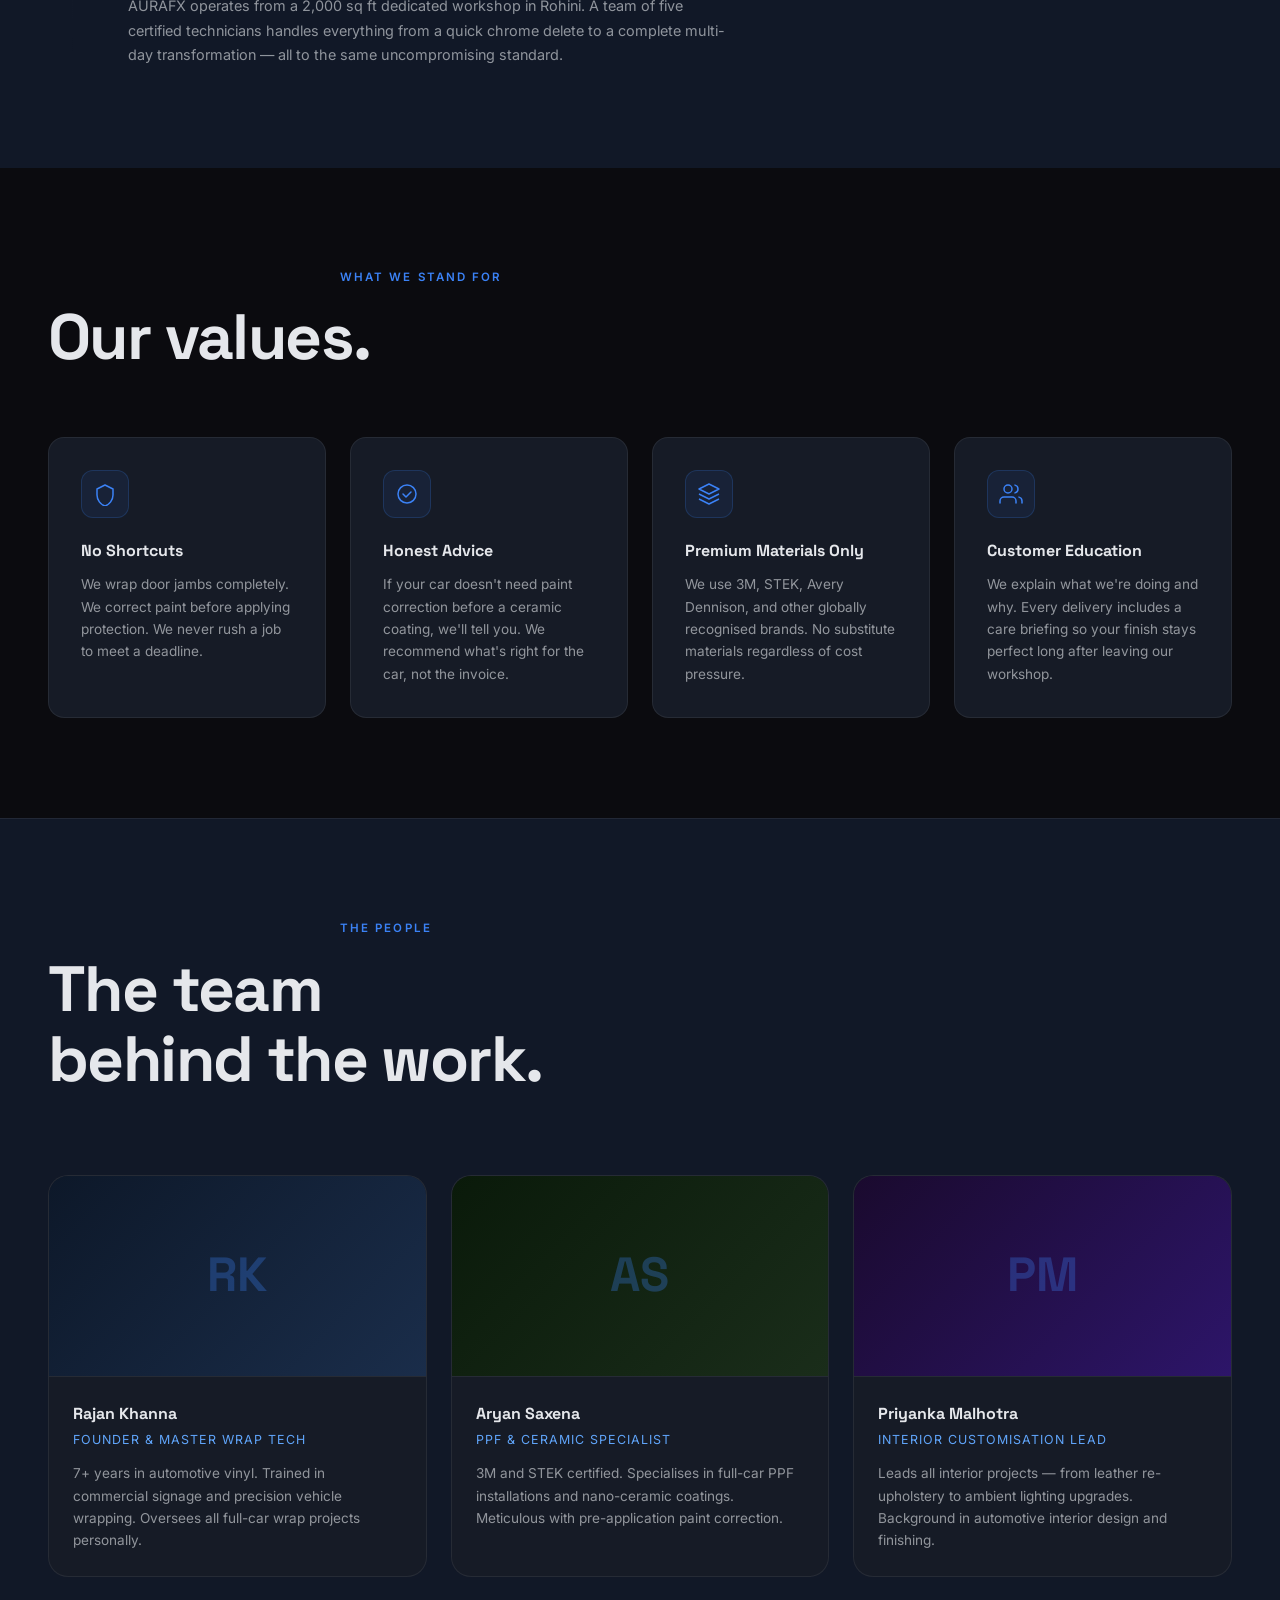
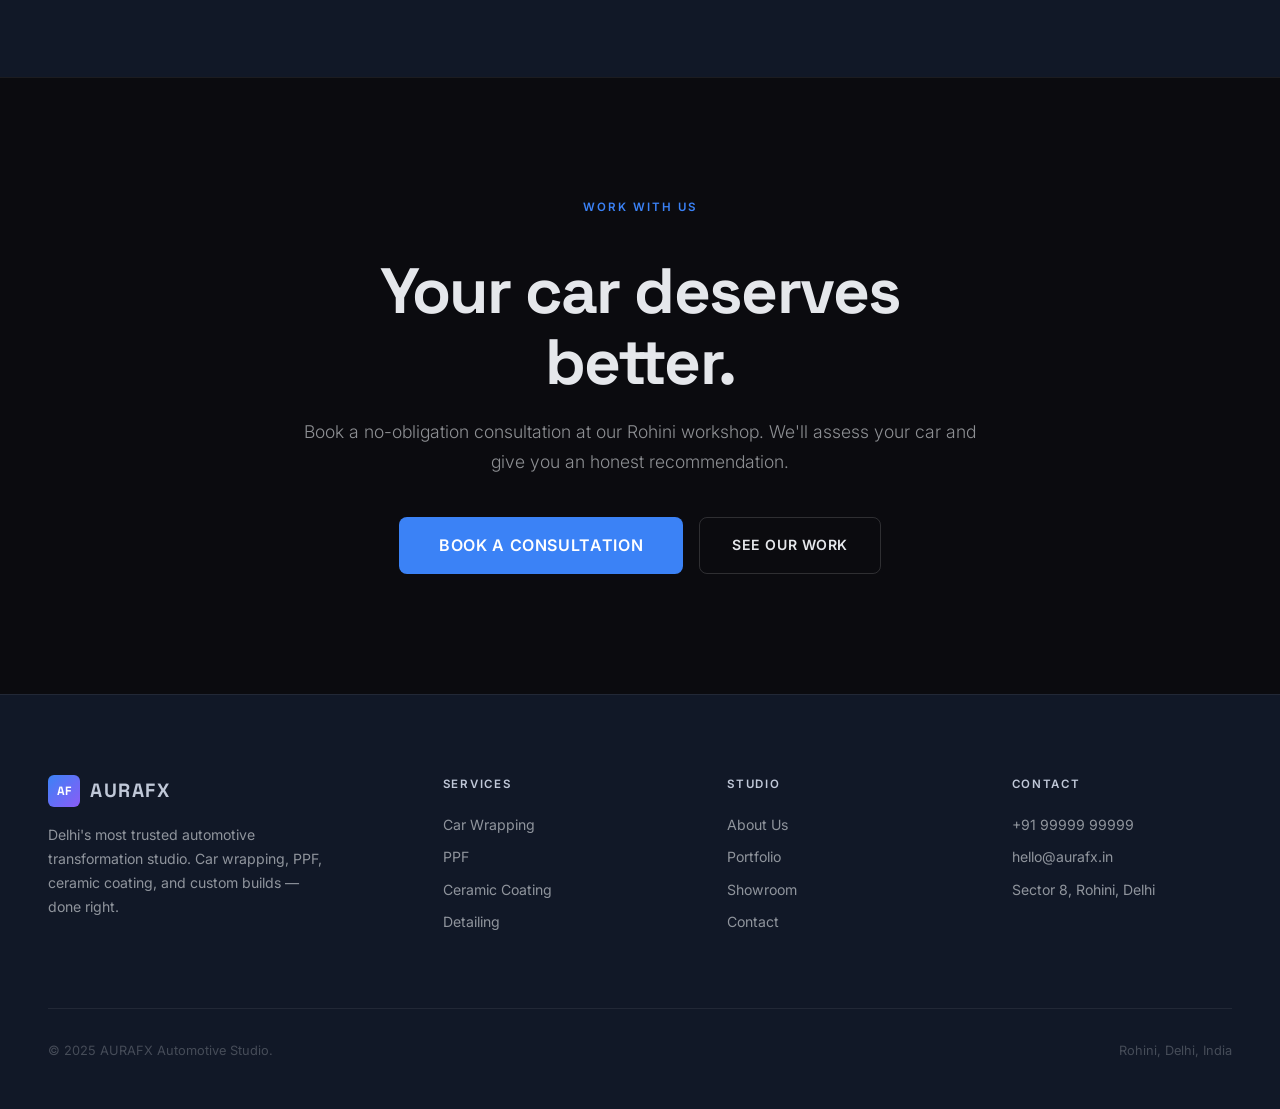
==== commit 9e220ef3: "feat: replace 3D Three.js showroom with premium 2D visual showroom - showroom.html: full rebuild — n" ====
--- a/about.html
+++ b/about.html
@@ -276,7 +276,7 @@
       <p>Delhi's most trusted automotive transformation studio. Car wrapping, PPF, ceramic coating, and custom builds — done right.</p>
     </div>
     <div class="footer-col"><h4>Services</h4><a href="services.html">Car Wrapping</a><a href="services.html">PPF</a><a href="services.html">Ceramic Coating</a><a href="services.html">Detailing</a></div>
-    <div class="footer-col"><h4>Studio</h4><a href="about.html">About Us</a><a href="portfolio.html">Portfolio</a><a href="showroom.html">3D Showroom</a><a href="contact.html">Contact</a></div>
+    <div class="footer-col"><h4>Studio</h4><a href="about.html">About Us</a><a href="portfolio.html">Portfolio</a><a href="showroom.html">Showroom</a><a href="contact.html">Contact</a></div>
     <div class="footer-col"><h4>Contact</h4><a href="tel:+919999999999">+91 99999 99999</a><a href="mailto:hello@aurafx.in">hello@aurafx.in</a><a href="#">Sector 8, Rohini, Delhi</a></div>
   </div>
   <div class="footer-bottom"><span>© 2025 AURAFX Automotive Studio.</span><span>Rohini, Delhi, India</span></div>
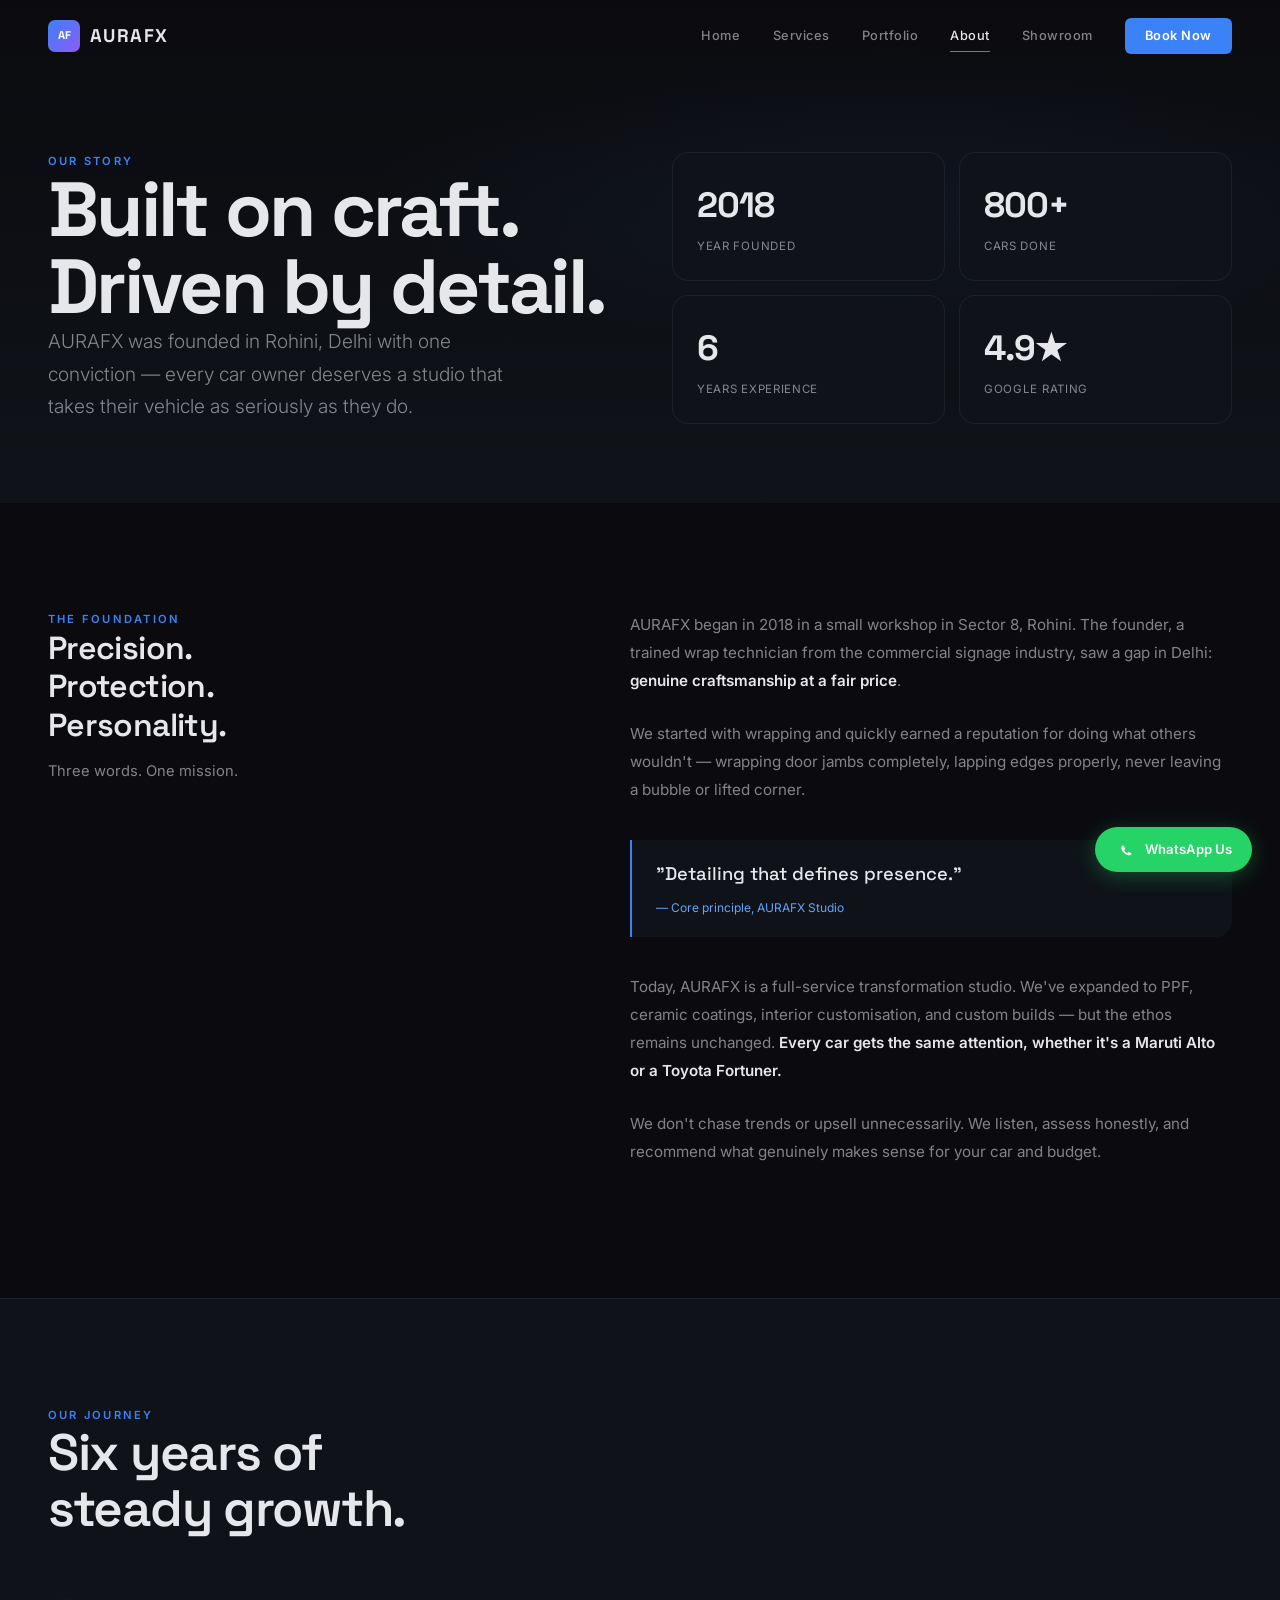
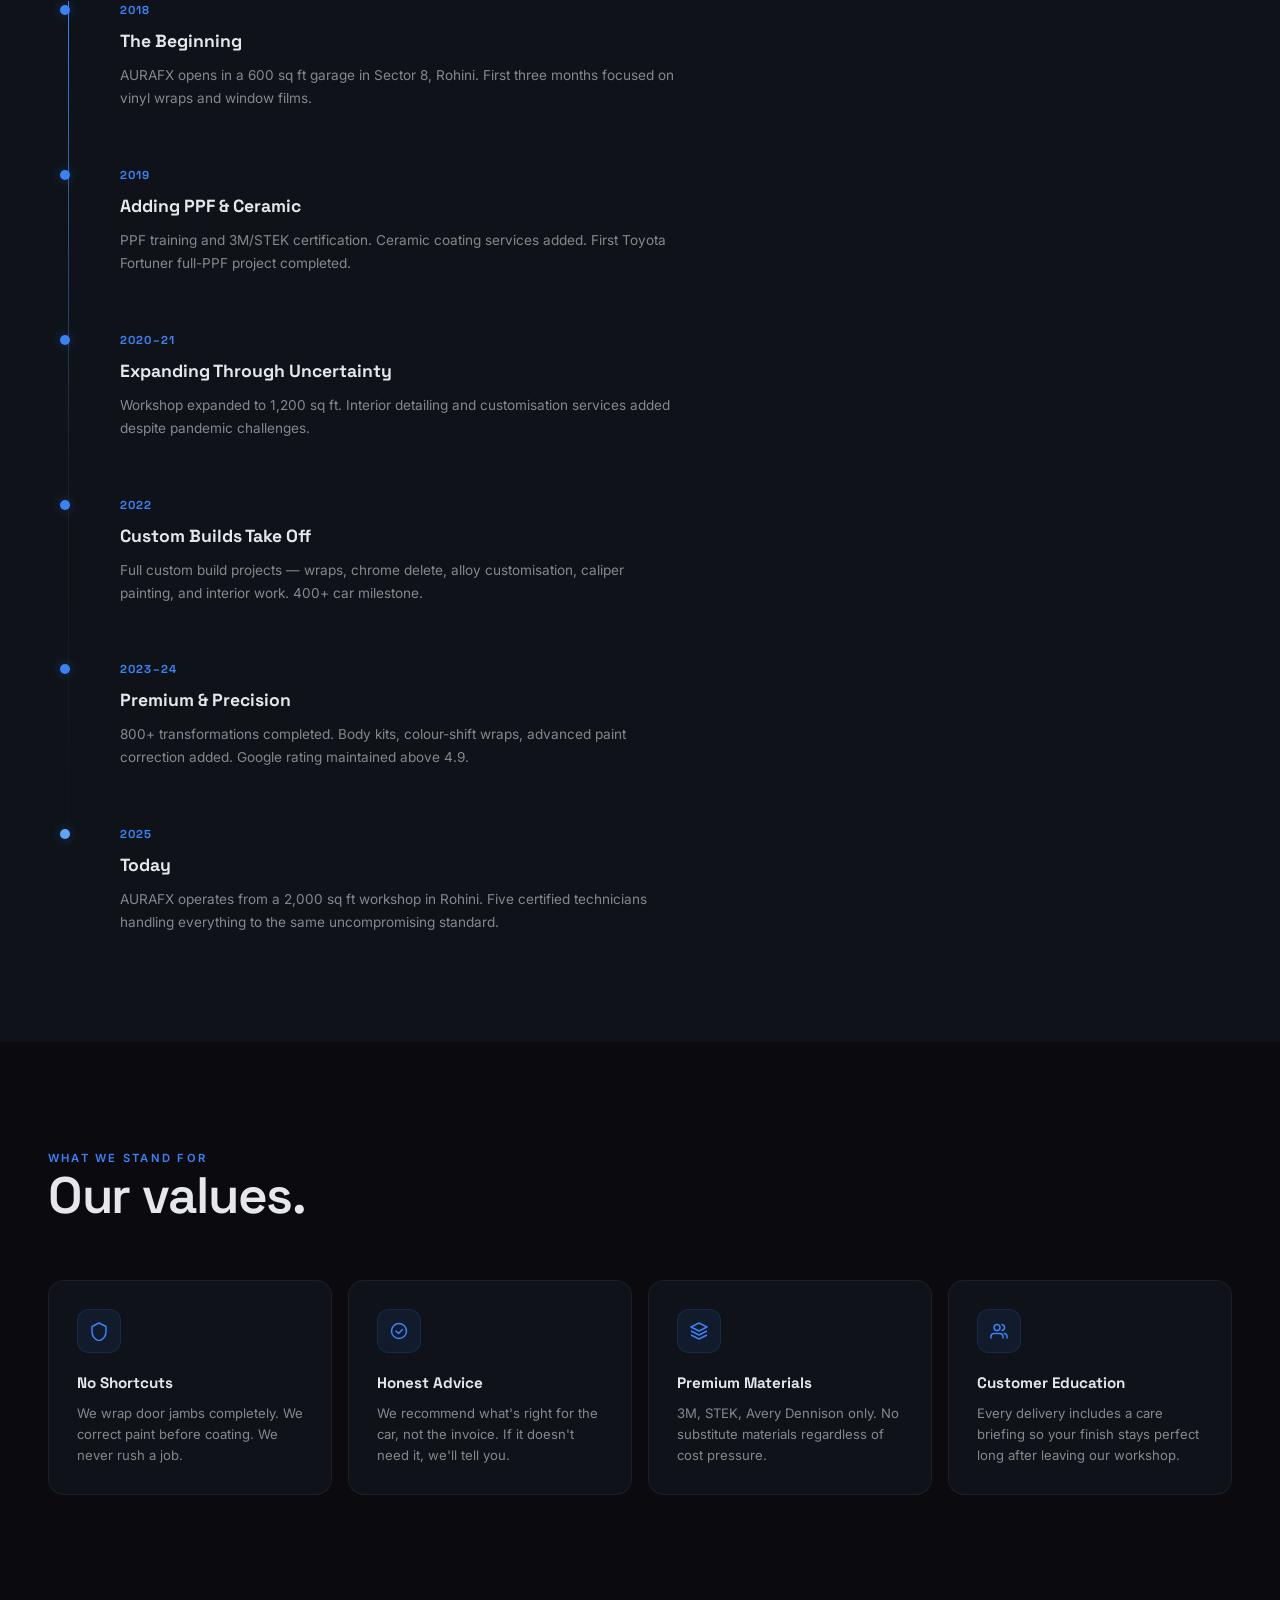
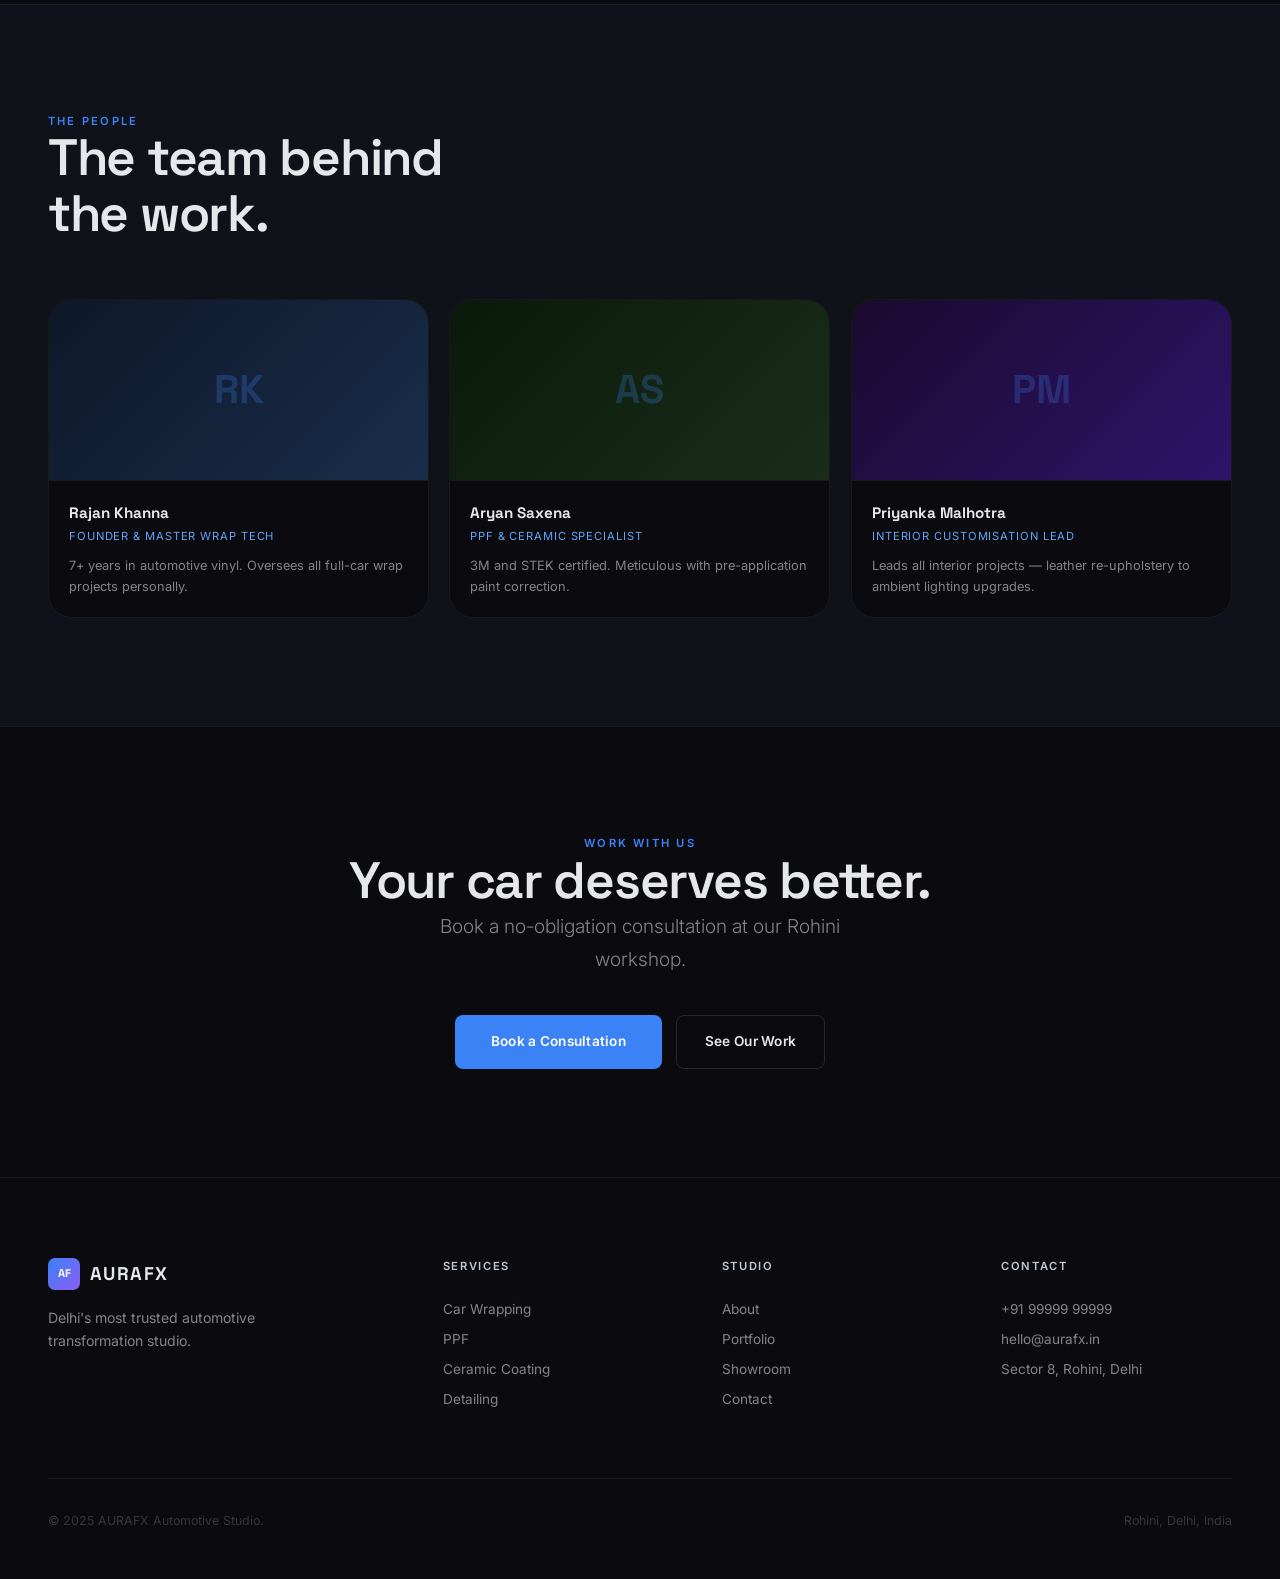
==== commit 4b40e217: "feat: complete cinematic rebuild — premium Apple-level website experience COMPLETE REBUILD of all pa" ====
--- a/about.html
+++ b/about.html
@@ -7,90 +7,60 @@
 <meta name="description" content="The story behind AURAFX — a precision automotive transformation studio born in Rohini, Delhi."/>
 <link rel="stylesheet" href="style.css"/>
 <style>
-.about-hero { padding: calc(var(--nav-h) + 80px) 48px 100px; position: relative; overflow: hidden; }
-.about-hero-bg { position: absolute; inset: 0; background: radial-gradient(ellipse 70% 60% at 70% 50%, rgba(59,130,246,0.09) 0%, transparent 60%), linear-gradient(180deg, var(--black), var(--graphite)); }
-.about-hero-grid { position: absolute; inset: 0; background-image: linear-gradient(var(--border) 1px,transparent 1px),linear-gradient(90deg,var(--border) 1px,transparent 1px); background-size: 80px 80px; mask-image: radial-gradient(ellipse 80% 80% at 50% 50%, black 40%, transparent 100%); }
-.about-hero-inner { position: relative; z-index: 1; max-width: 1400px; margin: 0 auto; display: grid; grid-template-columns: 1fr 1fr; gap: 80px; align-items: center; }
-.ah-left .label { margin-bottom: 14px; }
-.ah-left h1 { margin-bottom: 24px; }
-.ah-left p  { max-width: 520px; }
-.ah-right { display: grid; grid-template-columns: 1fr 1fr; gap: 16px; }
-.ah-stat-box {
-  background: var(--surface); border: 1px solid var(--border); border-radius: 16px; padding: 28px 24px;
-  transition: border-color 0.4s, transform 0.4s;
-}
-.ah-stat-box:hover { border-color: rgba(59,130,246,0.3); transform: translateY(-4px); }
-.ah-stat-box strong { display: block; font-family: var(--font-display); font-size: 2.4rem; font-weight: 700; color: var(--white); letter-spacing: -0.03em; }
-.ah-stat-box span { font-size: 0.78rem; color: var(--white-dim); letter-spacing: 0.05em; text-transform: uppercase; }
-.story-section { padding: 100px 48px; }
-.story-inner { max-width: 1400px; margin: 0 auto; display: grid; grid-template-columns: 1fr 1.2fr; gap: 100px; align-items: start; }
-.story-left { position: sticky; top: calc(var(--nav-h) + 40px); }
-.story-left .label { margin-bottom: 14px; }
-.story-left h2 { margin-bottom: 24px; }
-.story-right p { font-size: 1rem; color: var(--white-dim); line-height: 1.85; margin-bottom: 28px; }
-.story-right p strong { color: var(--white); font-weight: 600; }
-.story-quote { border-left: 2px solid var(--blue); padding: 20px 28px; margin: 40px 0; background: var(--graphite-2); border-radius: 0 12px 12px 0; }
-.story-quote p { font-family: var(--font-display); font-size: 1.2rem; font-weight: 500; color: var(--white); line-height: 1.5; margin: 0; }
-.story-quote cite { display: block; margin-top: 12px; font-size: 0.8rem; color: var(--blue-bright); font-style: normal; }
-.timeline-section { padding: 100px 48px; background: var(--graphite); border-top: 1px solid var(--border); }
-.timeline-inner { max-width: 1400px; margin: 0 auto; }
-.timeline-header { margin-bottom: 80px; }
-.timeline { position: relative; padding-left: 80px; }
-.timeline::before { content: ''; position: absolute; left: 24px; top: 0; bottom: 0; width: 1px; background: linear-gradient(180deg, var(--blue), var(--border), transparent); }
-.tl-item { position: relative; margin-bottom: 64px; }
-.tl-item:last-child { margin-bottom: 0; }
-.tl-dot { position: absolute; left: -68px; top: 6px; width: 12px; height: 12px; background: var(--blue); border-radius: 50%; box-shadow: 0 0 16px rgba(59,130,246,0.5); }
-.tl-year { font-family: var(--font-display); font-size: 0.78rem; font-weight: 700; color: var(--blue); letter-spacing: 0.1em; text-transform: uppercase; margin-bottom: 10px; }
-.tl-item h3 { font-family: var(--font-display); font-size: 1.2rem; font-weight: 700; margin-bottom: 10px; }
-.tl-item p  { font-size: 0.9rem; color: var(--white-dim); line-height: 1.7; max-width: 600px; }
-.values-section { padding: 100px 48px; }
-.values-inner { max-width: 1400px; margin: 0 auto; }
-.values-grid { display: grid; grid-template-columns: repeat(4, 1fr); gap: 24px; margin-top: 64px; }
-.value-card { background: var(--surface); border: 1px solid var(--border); border-radius: 16px; padding: 32px; transition: border-color 0.4s, transform 0.4s; }
-.value-card:hover { border-color: rgba(59,130,246,0.3); transform: translateY(-4px); }
-.value-icon { width: 48px; height: 48px; background: var(--blue-glow2); border: 1px solid rgba(59,130,246,0.2); border-radius: 12px; display: flex; align-items: center; justify-content: center; margin-bottom: 20px; }
-.value-card h3 { font-family: var(--font-display); font-size: 1rem; font-weight: 700; margin-bottom: 10px; }
-.value-card p  { font-size: 0.85rem; color: var(--white-dim); line-height: 1.65; }
-.team-section { padding: 100px 48px; background: var(--graphite); border-top: 1px solid var(--border); }
-.team-inner { max-width: 1400px; margin: 0 auto; }
-.team-grid { display: grid; grid-template-columns: repeat(3, 1fr); gap: 24px; margin-top: 64px; }
-.team-card { background: var(--surface); border: 1px solid var(--border); border-radius: 20px; overflow: hidden; transition: border-color 0.4s, transform 0.4s; }
-.team-card:hover { border-color: rgba(59,130,246,0.25); transform: translateY(-6px); }
-.team-avatar { height: 200px; display: flex; align-items: center; justify-content: center; font-family: var(--font-display); font-size: 3rem; font-weight: 700; color: rgba(59,130,246,0.3); }
-.team-info { padding: 24px; border-top: 1px solid var(--border); }
-.team-info h3 { font-family: var(--font-display); font-size: 1rem; font-weight: 700; margin-bottom: 4px; }
-.team-info .team-role { font-size: 0.78rem; color: var(--blue-bright); letter-spacing: 0.08em; text-transform: uppercase; margin-bottom: 12px; }
-.team-info p  { font-size: 0.85rem; color: var(--white-dim); line-height: 1.65; }
-.about-cta { padding: 120px 48px; text-align: center; background: var(--black); border-top: 1px solid var(--border); }
-.about-cta-inner { max-width: 700px; margin: 0 auto; }
-.about-cta h2 { margin-bottom: 20px; }
-.about-cta p  { margin-bottom: 40px; }
-.about-cta-btns { display: flex; gap: 16px; justify-content: center; flex-wrap: wrap; }
-@media (max-width: 1024px) {
-  .about-hero { padding: calc(var(--nav-h) + 60px) 32px 80px; }
-  .about-hero-inner { grid-template-columns: 1fr; gap: 60px; }
-  .story-section { padding: 80px 32px; }
-  .story-inner { grid-template-columns: 1fr; gap: 60px; }
-  .story-left { position: static; }
-  .values-grid { grid-template-columns: repeat(2, 1fr); }
-  .team-grid { grid-template-columns: repeat(2, 1fr); }
-}
-@media (max-width: 768px) {
-  .about-hero { padding: calc(var(--nav-h) + 40px) 24px 60px; }
-  .ah-right { grid-template-columns: 1fr 1fr; }
-  .story-section { padding: 60px 24px; }
-  .timeline-section { padding: 60px 24px; }
-  .values-section { padding: 60px 24px; }
-  .team-section { padding: 60px 24px; }
-  .about-cta { padding: 80px 24px; }
-  .values-grid { grid-template-columns: 1fr; }
-  .team-grid { grid-template-columns: 1fr; }
-  .timeline { padding-left: 56px; }
-  .tl-dot { left: -44px; }
-}
+.page-hero{padding:calc(var(--nav-h) + 80px) 0 80px;position:relative;overflow:hidden;}
+.page-hero__bg{position:absolute;inset:0;background:radial-gradient(ellipse 70% 50% at 70% 40%,rgba(59,130,246,.06),transparent 60%),linear-gradient(180deg,var(--black),var(--surface));}
+.page-hero__content{position:relative;z-index:1;}
+.about-hero-grid{display:grid;grid-template-columns:1fr 1fr;gap:64px;align-items:center;}
+.about-stats{display:grid;grid-template-columns:1fr 1fr;gap:14px;}
+.about-stat{background:var(--surface);border:1px solid var(--border);border-radius:var(--radius);padding:24px;transition:border-color .4s,transform .4s var(--ease-out);}
+.about-stat:hover{border-color:rgba(59,130,246,.25);transform:translateY(-4px);}
+.about-stat__val{font-family:var(--font-display);font-size:2.2rem;font-weight:700;letter-spacing:-.03em;}
+.about-stat__label{font-size:.72rem;color:var(--white-dim);letter-spacing:.06em;text-transform:uppercase;margin-top:4px;}
+.story-section{padding:var(--section-pad) 0;}
+.story-grid{display:grid;grid-template-columns:1fr 1.2fr;gap:80px;align-items:start;}
+.story-sticky{position:sticky;top:calc(var(--nav-h) + 40px);}
+.story-text p{font-size:.95rem;color:var(--white-dim);line-height:1.85;margin-bottom:24px;}
+.story-text p strong{color:var(--white);font-weight:600;}
+.story-quote{border-left:2px solid var(--blue);padding:20px 24px;margin:36px 0;background:var(--surface);border-radius:0 var(--radius) var(--radius) 0;}
+.story-quote p{font-family:var(--font-display);font-size:1.15rem;font-weight:500;color:var(--white);line-height:1.5;margin:0;}
+.story-quote cite{display:block;margin-top:10px;font-size:.75rem;color:var(--blue-bright);font-style:normal;}
 </style>
 </head>
 <body>
+
+<style>
+.timeline-section{padding:var(--section-pad) 0;background:var(--surface);border-top:1px solid var(--border);}
+.timeline{position:relative;padding-left:72px;margin-top:64px;}
+.timeline::before{content:'';position:absolute;left:20px;top:0;bottom:0;width:1px;background:linear-gradient(180deg,var(--blue),var(--border),transparent);}
+.tl-item{position:relative;margin-bottom:56px;}
+.tl-item:last-child{margin-bottom:0;}
+.tl-dot{position:absolute;left:-60px;top:4px;width:10px;height:10px;background:var(--blue);border-radius:50%;box-shadow:0 0 12px var(--blue-glow);}
+.tl-year{font-family:var(--font-display);font-size:.72rem;font-weight:700;color:var(--blue);letter-spacing:.1em;text-transform:uppercase;margin-bottom:8px;}
+.tl-item h3{font-family:var(--font-display);font-size:1.1rem;font-weight:700;margin-bottom:8px;}
+.tl-item p{font-size:.85rem;color:var(--white-dim);line-height:1.7;max-width:560px;}
+.values-section{padding:var(--section-pad) 0;}
+.values-grid{display:grid;grid-template-columns:repeat(4,1fr);gap:16px;margin-top:56px;}
+.value-card{background:var(--surface);border:1px solid var(--border);border-radius:var(--radius);padding:28px;transition:border-color .4s,transform .4s var(--ease-out);}
+.value-card:hover{border-color:rgba(59,130,246,.2);transform:translateY(-4px);}
+.value-card__icon{width:44px;height:44px;background:var(--blue-subtle);border:1px solid rgba(59,130,246,.15);border-radius:12px;display:grid;place-items:center;margin-bottom:18px;}
+.value-card h3{font-family:var(--font-display);font-size:.95rem;font-weight:700;margin-bottom:8px;}
+.value-card p{font-size:.82rem;color:var(--white-dim);line-height:1.6;}
+.team-section{padding:var(--section-pad) 0;background:var(--surface);border-top:1px solid var(--border);}
+.team-grid{display:grid;grid-template-columns:repeat(3,1fr);gap:20px;margin-top:56px;}
+.team-card{background:var(--black);border:1px solid var(--border);border-radius:var(--radius-lg);overflow:hidden;transition:border-color .4s,transform .5s var(--ease-out);}
+.team-card:hover{border-color:rgba(59,130,246,.2);transform:translateY(-6px);}
+.team-card__avatar{height:180px;display:grid;place-items:center;font-family:var(--font-display);font-size:2.5rem;font-weight:700;color:rgba(59,130,246,.25);}
+.team-card__info{padding:20px;border-top:1px solid var(--border);}
+.team-card__info h3{font-family:var(--font-display);font-size:.95rem;font-weight:700;margin-bottom:3px;}
+.team-card__role{font-size:.7rem;color:var(--blue-bright);letter-spacing:.08em;text-transform:uppercase;margin-bottom:10px;}
+.team-card__info p{font-size:.8rem;color:var(--white-dim);line-height:1.6;}
+.about-cta{padding:clamp(80px,12vh,140px) 0;text-align:center;border-top:1px solid var(--border);}
+@media(max-width:1024px){.about-hero-grid{grid-template-columns:1fr;gap:48px;}.story-grid{grid-template-columns:1fr;gap:48px;}.story-sticky{position:static;}.values-grid{grid-template-columns:repeat(2,1fr);}.team-grid{grid-template-columns:repeat(2,1fr);}}
+@media(max-width:768px){.about-stats{grid-template-columns:1fr 1fr;}.values-grid{grid-template-columns:1fr;}.team-grid{grid-template-columns:1fr;}.timeline{padding-left:48px;}.tl-dot{left:-36px;}}
+</style>
+
+
+<!-- NAV -->
 <nav class="nav" id="mainNav">
   <a href="index.html" class="nav-logo"><div class="nav-logo-mark">AF</div><span>AURAFX</span></a>
   <div class="nav-links">
@@ -100,188 +70,167 @@
   </div>
   <div class="nav-hamburger" id="hamburger"><span></span><span></span><span></span></div>
 </nav>
-<div class="nav-drawer" id="navDrawer">
-  <a href="index.html">Home</a><a href="services.html">Services</a>
-  <a href="portfolio.html">Portfolio</a><a href="about.html">About</a>
-  <a href="showroom.html">Showroom</a><a href="contact.html">Book Now</a>
-</div>
-
-<section class="about-hero">
-  <div class="about-hero-bg"></div>
-  <div class="about-hero-grid"></div>
-  <div class="about-hero-inner">
-    <div class="ah-left">
-      <p class="label reveal">Our Story</p>
-      <h1 class="display-xl reveal reveal-delay-1">Built on craft.<br/>Driven by detail.</h1>
-      <p class="body-lg reveal reveal-delay-2">AURAFX was founded in Rohini, Delhi with one conviction — that every car owner deserves a studio that takes their vehicle as seriously as they do.</p>
-    </div>
-    <div class="ah-right">
-      <div class="ah-stat-box reveal reveal-delay-1"><strong>2018</strong><span>Year Founded</span></div>
-      <div class="ah-stat-box reveal reveal-delay-2"><strong>800+</strong><span>Cars Done</span></div>
-      <div class="ah-stat-box reveal reveal-delay-3"><strong>6+</strong><span>Years Experience</span></div>
-      <div class="ah-stat-box reveal reveal-delay-4"><strong>4.9★</strong><span>Google Rating</span></div>
-    </div>
-  </div>
-</section>
-
+<div class="nav-drawer" id="navDrawer"><a href="index.html">Home</a><a href="services.html">Services</a><a href="portfolio.html">Portfolio</a><a href="about.html">About</a><a href="showroom.html">Showroom</a><a href="contact.html">Book Now</a></div>
+
+<!-- HERO -->
+<section class="page-hero">
+  <div class="page-hero__bg"></div>
+  <div class="container page-hero__content">
+    <div class="about-hero-grid">
+      <div>
+        <p class="label reveal">Our Story</p>
+        <h1 class="display-xl reveal reveal-d1">Built on craft.<br/>Driven by detail.</h1>
+        <p class="body-xl reveal reveal-d2" style="max-width:460px;">AURAFX was founded in Rohini, Delhi with one conviction — every car owner deserves a studio that takes their vehicle as seriously as they do.</p>
+      </div>
+      <div class="about-stats">
+        <div class="about-stat reveal reveal-d1"><div class="about-stat__val">2018</div><div class="about-stat__label">Year Founded</div></div>
+        <div class="about-stat reveal reveal-d2"><div class="about-stat__val" data-count="800">0</div><div class="about-stat__label">Cars Done</div></div>
+        <div class="about-stat reveal reveal-d3"><div class="about-stat__val" data-count="6">0</div><div class="about-stat__label">Years Experience</div></div>
+        <div class="about-stat reveal reveal-d4"><div class="about-stat__val">4.9★</div><div class="about-stat__label">Google Rating</div></div>
+      </div>
+    </div>
+  </div>
+</section>
+
+<!-- STORY -->
 <section class="story-section">
-  <div class="story-inner">
-    <div class="story-left reveal">
-      <p class="label">The Foundation</p>
-      <h2 class="display-md">Precision. Protection. Personality.</h2>
-      <p class="body-md" style="margin-top:16px;">Three words. One mission.</p>
-    </div>
-    <div class="story-right">
-      <p class="reveal">AURAFX began in 2018 in a small workshop in Sector 8, Rohini. The founder, a trained wrap technician with experience from the commercial signage industry, saw a gap in the Delhi market: <strong>genuine craftsmanship at a fair price</strong>. Most studios either over-promised and under-delivered, or delivered technically sound work with no attention to the finer details.</p>
-      <p class="reveal reveal-delay-1">We started with car wrapping and quickly earned a reputation for doing what others wouldn't — wrapping door jambs completely, lapping edges properly, and never leaving a bubble or lifted corner. That reputation spread through referrals across Rohini, Pitampura, Shalimar Bagh, and eventually all of north Delhi.</p>
-      <div class="story-quote reveal reveal-delay-2">
-        <p>"Detailing that defines presence."</p>
-        <cite>— Core principle, AURAFX Studio</cite>
-      </div>
-      <p class="reveal reveal-delay-3">Today, AURAFX is a full-service automotive transformation studio. We've expanded to paint protection film, ceramic coatings, interior customisation, and custom builds — but the ethos remains unchanged. <strong>Every car gets the same attention, whether it's a Maruti Alto or a Toyota Fortuner.</strong></p>
-      <p class="reveal reveal-delay-4">We don't chase trends or upsell unnecessarily. We listen to what you want, assess your vehicle honestly, and recommend what genuinely makes sense for your car and your budget.</p>
-    </div>
-  </div>
-</section>
-
+  <div class="container">
+    <div class="story-grid">
+      <div class="story-sticky">
+        <p class="label reveal">The Foundation</p>
+        <h2 class="display-md reveal reveal-d1">Precision.<br/>Protection.<br/>Personality.</h2>
+        <p class="body-md reveal reveal-d2" style="margin-top:14px;">Three words. One mission.</p>
+      </div>
+      <div class="story-text">
+        <p class="reveal">AURAFX began in 2018 in a small workshop in Sector 8, Rohini. The founder, a trained wrap technician from the commercial signage industry, saw a gap in Delhi: <strong>genuine craftsmanship at a fair price</strong>.</p>
+        <p class="reveal reveal-d1">We started with wrapping and quickly earned a reputation for doing what others wouldn't — wrapping door jambs completely, lapping edges properly, never leaving a bubble or lifted corner.</p>
+        <div class="story-quote reveal reveal-d2">
+          <p>"Detailing that defines presence."</p>
+          <cite>— Core principle, AURAFX Studio</cite>
+        </div>
+        <p class="reveal reveal-d3">Today, AURAFX is a full-service transformation studio. We've expanded to PPF, ceramic coatings, interior customisation, and custom builds — but the ethos remains unchanged. <strong>Every car gets the same attention, whether it's a Maruti Alto or a Toyota Fortuner.</strong></p>
+        <p class="reveal reveal-d4">We don't chase trends or upsell unnecessarily. We listen, assess honestly, and recommend what genuinely makes sense for your car and budget.</p>
+      </div>
+    </div>
+  </div>
+</section>
+
+
+<!-- TIMELINE -->
 <section class="timeline-section">
-  <div class="timeline-inner">
-    <div class="timeline-header">
-      <p class="label reveal">Our Journey</p>
-      <h2 class="display-lg reveal reveal-delay-1">Six years of<br/>steady growth.</h2>
-    </div>
+  <div class="container">
+    <p class="label reveal">Our Journey</p>
+    <h2 class="display-lg reveal reveal-d1">Six years of<br/>steady growth.</h2>
     <div class="timeline">
-      <div class="tl-item reveal reveal-delay-1">
-        <div class="tl-dot"></div>
-        <div class="tl-year">2018</div>
-        <h3>The Beginning</h3>
-        <p>AURAFX opens in a 600 sq ft garage in Sector 8, Rohini. First three months focused exclusively on vinyl wraps and window films. Word spreads quickly through the local car enthusiast community.</p>
-      </div>
-      <div class="tl-item reveal reveal-delay-2">
-        <div class="tl-dot"></div>
-        <div class="tl-year">2019</div>
-        <h3>Adding PPF & Ceramic</h3>
-        <p>After receiving repeated requests from customers for paint protection, we invest in PPF training and 3M/STEK certification. Ceramic coating services added to the menu. First major Toyota Fortuner full-PPF project completed.</p>
-      </div>
-      <div class="tl-item reveal reveal-delay-3">
-        <div class="tl-dot"></div>
-        <div class="tl-year">2020–21</div>
-        <h3>Expanding Through Uncertainty</h3>
-        <p>Despite the challenges of the pandemic years, AURAFX maintains a steady stream of work through strong referral networks. Workshop expanded to 1,200 sq ft. Interior detailing and customisation services added.</p>
-      </div>
-      <div class="tl-item reveal reveal-delay-4">
-        <div class="tl-dot"></div>
-        <div class="tl-year">2022</div>
-        <h3>Custom Builds Take Off</h3>
-        <p>Full custom build projects — combining wraps, chrome delete, alloy customisation, caliper painting, and interior work — become our most talked-about service. 400+ car milestone reached.</p>
-      </div>
-      <div class="tl-item reveal reveal-delay-5">
-        <div class="tl-dot"></div>
-        <div class="tl-year">2023–24</div>
-        <h3>Premium & Precision</h3>
-        <p>800+ transformations completed. Body kit installation, colour-shift wraps, and advanced paint correction added to service list. Google rating consistently maintained above 4.9 stars.</p>
-      </div>
-      <div class="tl-item reveal">
-        <div class="tl-dot" style="background:#60A5FA;box-shadow:0 0 16px rgba(96,165,250,0.6);"></div>
-        <div class="tl-year">2025</div>
-        <h3>Today</h3>
-        <p>AURAFX operates from a 2,000 sq ft dedicated workshop in Rohini. A team of five certified technicians handles everything from a quick chrome delete to a complete multi-day transformation — all to the same uncompromising standard.</p>
-      </div>
-    </div>
-  </div>
-</section>
-
+      <div class="tl-item reveal reveal-d1"><div class="tl-dot"></div><div class="tl-year">2018</div><h3>The Beginning</h3><p>AURAFX opens in a 600 sq ft garage in Sector 8, Rohini. First three months focused on vinyl wraps and window films.</p></div>
+      <div class="tl-item reveal reveal-d2"><div class="tl-dot"></div><div class="tl-year">2019</div><h3>Adding PPF & Ceramic</h3><p>PPF training and 3M/STEK certification. Ceramic coating services added. First Toyota Fortuner full-PPF project completed.</p></div>
+      <div class="tl-item reveal reveal-d3"><div class="tl-dot"></div><div class="tl-year">2020–21</div><h3>Expanding Through Uncertainty</h3><p>Workshop expanded to 1,200 sq ft. Interior detailing and customisation services added despite pandemic challenges.</p></div>
+      <div class="tl-item reveal reveal-d4"><div class="tl-dot"></div><div class="tl-year">2022</div><h3>Custom Builds Take Off</h3><p>Full custom build projects — wraps, chrome delete, alloy customisation, caliper painting, and interior work. 400+ car milestone.</p></div>
+      <div class="tl-item reveal reveal-d5"><div class="tl-dot"></div><div class="tl-year">2023–24</div><h3>Premium & Precision</h3><p>800+ transformations completed. Body kits, colour-shift wraps, advanced paint correction added. Google rating maintained above 4.9.</p></div>
+      <div class="tl-item reveal reveal-d6"><div class="tl-dot" style="background:var(--blue-bright);"></div><div class="tl-year">2025</div><h3>Today</h3><p>AURAFX operates from a 2,000 sq ft workshop in Rohini. Five certified technicians handling everything to the same uncompromising standard.</p></div>
+    </div>
+  </div>
+</section>
+
+<!-- VALUES -->
 <section class="values-section">
-  <div class="values-inner">
-    <div class="section-header" style="text-align:left;margin-bottom:0;">
-      <p class="label reveal">What We Stand For</p>
-      <h2 class="display-lg reveal reveal-delay-1" style="margin-bottom:0;">Our values.</h2>
-    </div>
+  <div class="container">
+    <p class="label reveal">What We Stand For</p>
+    <h2 class="display-lg reveal reveal-d1">Our values.</h2>
     <div class="values-grid">
-      <div class="value-card reveal reveal-delay-1">
-        <div class="value-icon"><svg width="24" height="24" viewBox="0 0 24 24" fill="none"><path d="M12 3l-8 4v6c0 5 3.6 9.7 8 11 4.4-1.3 8-6 8-11V7L12 3Z" stroke="#3B82F6" stroke-width="1.5" stroke-linejoin="round"/></svg></div>
+      <div class="value-card reveal reveal-d1">
+        <div class="value-card__icon"><svg width="20" height="20" viewBox="0 0 20 20" fill="none"><path d="M10 2l-7 3.5v5c0 4.2 3 8 7 9.5 4-1.5 7-5.3 7-9.5v-5L10 2Z" stroke="#3B82F6" stroke-width="1.5" stroke-linejoin="round"/></svg></div>
         <h3>No Shortcuts</h3>
-        <p>We wrap door jambs completely. We correct paint before applying protection. We never rush a job to meet a deadline.</p>
-      </div>
-      <div class="value-card reveal reveal-delay-2">
-        <div class="value-icon"><svg width="24" height="24" viewBox="0 0 24 24" fill="none"><circle cx="12" cy="12" r="9" stroke="#3B82F6" stroke-width="1.5"/><path d="M8 12l3 3 5-5" stroke="#3B82F6" stroke-width="1.5" stroke-linecap="round" stroke-linejoin="round"/></svg></div>
+        <p>We wrap door jambs completely. We correct paint before coating. We never rush a job.</p>
+      </div>
+      <div class="value-card reveal reveal-d2">
+        <div class="value-card__icon"><svg width="20" height="20" viewBox="0 0 20 20" fill="none"><circle cx="10" cy="10" r="7.5" stroke="#3B82F6" stroke-width="1.5"/><path d="M7 10l2.5 2.5 4-4" stroke="#3B82F6" stroke-width="1.5" stroke-linecap="round" stroke-linejoin="round"/></svg></div>
         <h3>Honest Advice</h3>
-        <p>If your car doesn't need paint correction before a ceramic coating, we'll tell you. We recommend what's right for the car, not the invoice.</p>
-      </div>
-      <div class="value-card reveal reveal-delay-3">
-        <div class="value-icon"><svg width="24" height="24" viewBox="0 0 24 24" fill="none"><path d="M12 2L2 7l10 5 10-5-10-5ZM2 17l10 5 10-5M2 12l10 5 10-5" stroke="#3B82F6" stroke-width="1.5" stroke-linejoin="round"/></svg></div>
-        <h3>Premium Materials Only</h3>
-        <p>We use 3M, STEK, Avery Dennison, and other globally recognised brands. No substitute materials regardless of cost pressure.</p>
-      </div>
-      <div class="value-card reveal reveal-delay-4">
-        <div class="value-icon"><svg width="24" height="24" viewBox="0 0 24 24" fill="none"><path d="M17 21v-2a4 4 0 0 0-4-4H5a4 4 0 0 0-4 4v2M9 11a4 4 0 1 0 0-8 4 4 0 0 0 0 8ZM23 21v-2a4 4 0 0 0-3-3.87M16 3.13a4 4 0 0 1 0 7.75" stroke="#3B82F6" stroke-width="1.5" stroke-linecap="round" stroke-linejoin="round"/></svg></div>
+        <p>We recommend what's right for the car, not the invoice. If it doesn't need it, we'll tell you.</p>
+      </div>
+      <div class="value-card reveal reveal-d3">
+        <div class="value-card__icon"><svg width="20" height="20" viewBox="0 0 20 20" fill="none"><path d="M10 2L2 6l8 4 8-4-8-4ZM2 14l8 4 8-4M2 10l8 4 8-4" stroke="#3B82F6" stroke-width="1.5" stroke-linejoin="round"/></svg></div>
+        <h3>Premium Materials</h3>
+        <p>3M, STEK, Avery Dennison only. No substitute materials regardless of cost pressure.</p>
+      </div>
+      <div class="value-card reveal reveal-d4">
+        <div class="value-card__icon"><svg width="20" height="20" viewBox="0 0 20 20" fill="none"><path d="M14 17v-1.5a3 3 0 00-3-3H5a3 3 0 00-3 3V17M8 9.5a3 3 0 100-6 3 3 0 000 6ZM18 17v-1.5a3 3 0 00-2.5-2.96M13 3.54a3 3 0 010 5.92" stroke="#3B82F6" stroke-width="1.5" stroke-linecap="round" stroke-linejoin="round"/></svg></div>
         <h3>Customer Education</h3>
-        <p>We explain what we're doing and why. Every delivery includes a care briefing so your finish stays perfect long after leaving our workshop.</p>
-      </div>
-    </div>
-  </div>
-</section>
-
+        <p>Every delivery includes a care briefing so your finish stays perfect long after leaving our workshop.</p>
+      </div>
+    </div>
+  </div>
+</section>
+
+
+<!-- TEAM -->
 <section class="team-section">
-  <div class="team-inner">
-    <div class="section-header" style="text-align:left;">
-      <p class="label reveal">The People</p>
-      <h2 class="display-lg reveal reveal-delay-1">The team<br/>behind the work.</h2>
-    </div>
+  <div class="container">
+    <p class="label reveal">The People</p>
+    <h2 class="display-lg reveal reveal-d1">The team behind<br/>the work.</h2>
     <div class="team-grid">
-      <div class="team-card reveal reveal-delay-1">
-        <div class="team-avatar" style="background:linear-gradient(135deg,#0d1829,#1a2d4a);">RK</div>
-        <div class="team-info">
+      <div class="team-card reveal reveal-d1">
+        <div class="team-card__avatar" style="background:linear-gradient(135deg,#0d1829,#1a2d4a);">RK</div>
+        <div class="team-card__info">
           <h3>Rajan Khanna</h3>
-          <div class="team-role">Founder & Master Wrap Tech</div>
-          <p>7+ years in automotive vinyl. Trained in commercial signage and precision vehicle wrapping. Oversees all full-car wrap projects personally.</p>
-        </div>
-      </div>
-      <div class="team-card reveal reveal-delay-2">
-        <div class="team-avatar" style="background:linear-gradient(135deg,#0a1a0a,#1a2d1a);">AS</div>
-        <div class="team-info">
+          <div class="team-card__role">Founder & Master Wrap Tech</div>
+          <p>7+ years in automotive vinyl. Oversees all full-car wrap projects personally.</p>
+        </div>
+      </div>
+      <div class="team-card reveal reveal-d2">
+        <div class="team-card__avatar" style="background:linear-gradient(135deg,#0a1a0a,#1a2d1a);">AS</div>
+        <div class="team-card__info">
           <h3>Aryan Saxena</h3>
-          <div class="team-role">PPF & Ceramic Specialist</div>
-          <p>3M and STEK certified. Specialises in full-car PPF installations and nano-ceramic coatings. Meticulous with pre-application paint correction.</p>
-        </div>
-      </div>
-      <div class="team-card reveal reveal-delay-3">
-        <div class="team-avatar" style="background:linear-gradient(135deg,#1a0a2e,#2d1569);">PM</div>
-        <div class="team-info">
+          <div class="team-card__role">PPF & Ceramic Specialist</div>
+          <p>3M and STEK certified. Meticulous with pre-application paint correction.</p>
+        </div>
+      </div>
+      <div class="team-card reveal reveal-d3">
+        <div class="team-card__avatar" style="background:linear-gradient(135deg,#1a0a2e,#2d1569);">PM</div>
+        <div class="team-card__info">
           <h3>Priyanka Malhotra</h3>
-          <div class="team-role">Interior Customisation Lead</div>
-          <p>Leads all interior projects — from leather re-upholstery to ambient lighting upgrades. Background in automotive interior design and finishing.</p>
-        </div>
-      </div>
-    </div>
-  </div>
-</section>
-
+          <div class="team-card__role">Interior Customisation Lead</div>
+          <p>Leads all interior projects — leather re-upholstery to ambient lighting upgrades.</p>
+        </div>
+      </div>
+    </div>
+  </div>
+</section>
+
+<!-- CTA -->
 <section class="about-cta">
-  <div class="about-cta-inner reveal">
-    <p class="label">Work With Us</p>
-    <h2 class="display-lg">Your car deserves better.</h2>
-    <p class="body-lg">Book a no-obligation consultation at our Rohini workshop. We'll assess your car and give you an honest recommendation.</p>
-    <div class="about-cta-btns">
-      <a href="contact.html" class="btn btn-primary" style="font-size:1rem;padding:16px 40px;">Book a Consultation</a>
+  <div class="container">
+    <p class="label reveal">Work With Us</p>
+    <h2 class="display-lg reveal reveal-d1">Your car deserves better.</h2>
+    <p class="body-xl reveal reveal-d2" style="max-width:480px;margin:0 auto 40px;">Book a no-obligation consultation at our Rohini workshop.</p>
+    <div class="reveal reveal-d3" style="display:flex;gap:14px;justify-content:center;flex-wrap:wrap;">
+      <a href="contact.html" class="btn btn-primary" style="padding:16px 36px;">Book a Consultation</a>
       <a href="portfolio.html" class="btn btn-outline">See Our Work</a>
     </div>
   </div>
 </section>
 
+<!-- FOOTER -->
 <footer class="footer">
-  <div class="footer-grid">
-    <div class="footer-brand">
-      <div class="nav-logo" style="margin-bottom:16px;"><div class="nav-logo-mark">AF</div><span style="color:#C0C8D8;font-family:var(--font-display);font-weight:700;letter-spacing:0.08em;">AURAFX</span></div>
-      <p>Delhi's most trusted automotive transformation studio. Car wrapping, PPF, ceramic coating, and custom builds — done right.</p>
-    </div>
-    <div class="footer-col"><h4>Services</h4><a href="services.html">Car Wrapping</a><a href="services.html">PPF</a><a href="services.html">Ceramic Coating</a><a href="services.html">Detailing</a></div>
-    <div class="footer-col"><h4>Studio</h4><a href="about.html">About Us</a><a href="portfolio.html">Portfolio</a><a href="showroom.html">Showroom</a><a href="contact.html">Contact</a></div>
-    <div class="footer-col"><h4>Contact</h4><a href="tel:+919999999999">+91 99999 99999</a><a href="mailto:hello@aurafx.in">hello@aurafx.in</a><a href="#">Sector 8, Rohini, Delhi</a></div>
-  </div>
-  <div class="footer-bottom"><span>© 2025 AURAFX Automotive Studio.</span><span>Rohini, Delhi, India</span></div>
+  <div class="container">
+    <div class="footer-grid">
+      <div class="footer-brand">
+        <a href="index.html" class="nav-logo"><div class="nav-logo-mark">AF</div><span>AURAFX</span></a>
+        <p>Delhi's most trusted automotive transformation studio.</p>
+      </div>
+      <div class="footer-col"><h4>Services</h4><a href="services.html">Car Wrapping</a><a href="services.html">PPF</a><a href="services.html">Ceramic Coating</a><a href="services.html">Detailing</a></div>
+      <div class="footer-col"><h4>Studio</h4><a href="about.html">About</a><a href="portfolio.html">Portfolio</a><a href="showroom.html">Showroom</a><a href="contact.html">Contact</a></div>
+      <div class="footer-col"><h4>Contact</h4><a href="tel:+919999999999">+91 99999 99999</a><a href="mailto:hello@aurafx.in">hello@aurafx.in</a><a href="contact.html">Sector 8, Rohini, Delhi</a></div>
+    </div>
+    <div class="footer-bottom"><span>© 2025 AURAFX Automotive Studio.</span><span>Rohini, Delhi, India</span></div>
+  </div>
 </footer>
-<a href="https://wa.me/919999999999" class="whatsapp-float" target="_blank"><svg width="22" height="22" viewBox="0 0 22 22" fill="none"><path d="M11 1C5.477 1 1 5.477 1 11c0 1.89.525 3.66 1.438 5.168L1 21l4.98-1.406A9.953 9.953 0 0 0 11 21c5.523 0 10-4.477 10-10S16.523 1 11 1Z" fill="#25D366"/><path d="M8.09 7.5c.18-.37.54-.5.77-.5.2 0 .37.01.54.01.18 0 .44.07.68.56.27.54.88 2.06.95 2.2.08.15.13.32.03.5-.1.2-.15.32-.3.5-.14.17-.3.38-.43.5-.14.14-.29.28-.12.55.17.26.73 1.18 1.56 1.91.68.6 1.38.88 1.65 1 .27.12.43.1.59-.06.17-.18.7-.81.88-1.07.19-.27.37-.22.62-.13.26.09 1.63.77 1.91.91.27.14.45.21.52.32.07.11.07.63-.15 1.24-.22.61-1.25 1.18-1.72 1.22-.44.04-.86.18-2.87-.62C9.35 15.57 7 12.7 6.82 12.47c-.18-.22-1.32-1.74-1.32-3.32 0-1.58.83-2.35 1.1-2.65.3-.28.64-.28.83-.28l.67.28Z" fill="white"/></svg><span class="wa-text">WhatsApp Us</span></a>
+
+<a href="https://wa.me/919999999999" class="whatsapp-float" target="_blank" rel="noopener">
+  <svg width="20" height="20" viewBox="0 0 20 20" fill="none"><path d="M10 1C5.03 1 1 5.03 1 10c0 1.72.48 3.33 1.31 4.7L1 19l4.43-1.28A9 9 0 0 0 10 19c4.97 0 9-4.03 9-9s-4.03-9-9-9Z" fill="#25D366"/><path d="M7.4 6.5c.16-.33.48-.44.69-.44.18 0 .34.01.49.01.16 0 .4.06.62.51.24.49.8 1.88.87 2.01.07.13.12.28.02.45-.09.18-.13.29-.27.45-.13.16-.27.35-.39.45-.12.13-.26.26-.11.5.15.24.66 1.07 1.42 1.74.62.55 1.26.8 1.5.91.24.11.39.09.54-.06.15-.16.63-.74.8-.97.17-.24.33-.2.56-.12.24.08 1.49.7 1.74.83.25.12.41.19.47.29.06.1.06.57-.13 1.13-.2.55-1.14 1.08-1.57 1.12-.4.03-.78.16-2.62-.57-2.44-.94-4.47-3.43-4.6-3.61-.16-.2-1.2-1.59-1.2-3.02 0-1.44.75-2.14 1-2.41.27-.26.58-.26.76-.26l.59.26Z" fill="white"/></svg>
+  <span>WhatsApp Us</span>
+</a>
+
 <script src="script.js"></script>
 </body>
 </html>
--- a/style.css
+++ b/style.css
@@ -1,44 +1,73 @@
 /* ============================================================
-   AURAFX AUTOMOTIVE STUDIO — SHARED DESIGN SYSTEM
+   AURAFX AUTOMOTIVE STUDIO — PREMIUM DESIGN SYSTEM v2.0
+   Cinematic · Apple-level · 60fps Animations
    ============================================================ */
 
 @import url('https://fonts.googleapis.com/css2?family=Inter:wght@300;400;500;600;700;800;900&family=Space+Grotesk:wght@300;400;500;600;700&display=swap');
 
-/* ── CSS VARIABLES ── */
+/* ══════════════════════════════════════════
+   CSS VARIABLES — DESIGN TOKENS
+══════════════════════════════════════════ */
 :root {
-  --black:        #0B0B0F;
-  --graphite:     #111827;
-  --graphite-2:   #1a2030;
-  --graphite-3:   #242d3d;
-  --surface:      #161b26;
-  --border:       rgba(255,255,255,0.07);
-  --border-hover: rgba(255,255,255,0.15);
-  --white:        #E5E7EB;
-  --white-dim:    rgba(229,231,235,0.6);
-  --white-faint:  rgba(229,231,235,0.25);
-  --blue:         #3B82F6;
-  --blue-bright:  #60A5FA;
-  --blue-glow:    rgba(59,130,246,0.3);
-  --blue-glow2:   rgba(59,130,246,0.08);
-  --chrome:       #C0C8D8;
-  --chrome-dim:   rgba(192,200,216,0.5);
-  --accent-grad:  linear-gradient(135deg, #3B82F6 0%, #8B5CF6 100%);
-  --font-main:    'Inter', 'SF Pro Display', -apple-system, sans-serif;
-  --font-display: 'Space Grotesk', 'SF Pro Display', -apple-system, sans-serif;
-  --ease-cinema:  cubic-bezier(0.25, 0.46, 0.45, 0.94);
-  --ease-apple:   cubic-bezier(0.42, 0, 0.58, 1);
-  --ease-out:     cubic-bezier(0.16, 1, 0.3, 1);
-  --nav-h:        72px;
-}
-
-/* ── RESET & BASE ── */
-*, *::before, *::after { box-sizing: border-box; margin: 0; padding: 0; }
+  /* Colors */
+  --black:         #0B0B0F;
+  --black-pure:    #000000;
+  --graphite:      #111827;
+  --graphite-2:    #1a2030;
+  --graphite-3:    #242d3d;
+  --surface:       #0f1319;
+  --surface-2:     #161b26;
+  --border:        rgba(255,255,255,0.06);
+  --border-hover:  rgba(255,255,255,0.12);
+  --border-active: rgba(59,130,246,0.4);
+  --white:         #E5E7EB;
+  --white-dim:     rgba(229,231,235,0.55);
+  --white-faint:   rgba(229,231,235,0.2);
+  --blue:          #3B82F6;
+  --blue-bright:   #60A5FA;
+  --blue-glow:     rgba(59,130,246,0.35);
+  --blue-subtle:   rgba(59,130,246,0.08);
+  --chrome:        #C0C8D8;
+  --chrome-dim:    rgba(192,200,216,0.4);
+  --accent-grad:   linear-gradient(135deg, #3B82F6 0%, #8B5CF6 100%);
+  --glow-blue:     0 0 60px rgba(59,130,246,0.15), 0 0 120px rgba(59,130,246,0.05);
+
+  /* Typography */
+  --font-main:     'Inter', -apple-system, BlinkMacSystemFont, sans-serif;
+  --font-display:  'Space Grotesk', -apple-system, sans-serif;
+
+  /* Spacing */
+  --section-pad:   clamp(80px, 12vh, 160px);
+  --container:     1320px;
+  --gutter:        clamp(20px, 4vw, 48px);
+
+  /* Easing — Cinematic */
+  --ease-out:      cubic-bezier(0.16, 1, 0.3, 1);
+  --ease-in-out:   cubic-bezier(0.76, 0, 0.24, 1);
+  --ease-spring:   cubic-bezier(0.34, 1.56, 0.64, 1);
+  --ease-smooth:   cubic-bezier(0.25, 0.1, 0.25, 1);
+
+  /* Layout */
+  --nav-h:         72px;
+  --radius:        16px;
+  --radius-lg:     24px;
+  --radius-sm:     8px;
+}
+
+/* ══════════════════════════════════════════
+   RESET & BASE
+══════════════════════════════════════════ */
+*, *::before, *::after {
+  box-sizing: border-box;
+  margin: 0;
+  padding: 0;
+}
 
 html {
-  scroll-behavior: smooth;
   font-size: 16px;
   -webkit-font-smoothing: antialiased;
   -moz-osx-font-smoothing: grayscale;
+  scroll-behavior: auto; /* JS handles smooth scroll */
 }
 
 body {
@@ -47,25 +76,127 @@
   font-family: var(--font-main);
   line-height: 1.6;
   overflow-x: hidden;
-}
-
-img { display: block; max-width: 100%; }
-a  { color: inherit; text-decoration: none; }
-button { cursor: pointer; font-family: inherit; border: none; background: none; }
+  -webkit-text-size-adjust: 100%;
+}
+
+img, video { display: block; max-width: 100%; height: auto; }
+a { color: inherit; text-decoration: none; }
+button { cursor: pointer; font-family: inherit; border: none; background: none; color: inherit; }
 ul, ol { list-style: none; }
 
-/* ── SCROLLBAR ── */
-::-webkit-scrollbar { width: 6px; }
-::-webkit-scrollbar-track { background: var(--black); }
-::-webkit-scrollbar-thumb { background: var(--graphite-3); border-radius: 3px; }
-::-webkit-scrollbar-thumb:hover { background: var(--blue); }
-
-/* ── SELECTION ── */
-::selection { background: var(--blue-glow); color: var(--white); }
-
-/* ═══════════════════════════════════════════
-   NAVIGATION
-═══════════════════════════════════════════ */
+/* Scrollbar */
+::-webkit-scrollbar { width: 4px; }
+::-webkit-scrollbar-track { background: transparent; }
+::-webkit-scrollbar-thumb { background: var(--graphite-3); border-radius: 4px; }
+::selection { background: rgba(59,130,246,0.25); color: var(--white); }
+
+/* ══════════════════════════════════════════
+   TYPOGRAPHY — Apple-Level Hierarchy
+══════════════════════════════════════════ */
+.display-hero {
+  font-family: var(--font-display);
+  font-size: clamp(3rem, 8vw, 7rem);
+  font-weight: 700;
+  line-height: 0.95;
+  letter-spacing: -0.04em;
+  color: var(--white);
+}
+
+.display-xl {
+  font-family: var(--font-display);
+  font-size: clamp(2.5rem, 6vw, 5rem);
+  font-weight: 700;
+  line-height: 1.0;
+  letter-spacing: -0.035em;
+}
+
+.display-lg {
+  font-family: var(--font-display);
+  font-size: clamp(1.8rem, 4vw, 3.5rem);
+  font-weight: 600;
+  line-height: 1.1;
+  letter-spacing: -0.025em;
+}
+
+.display-md {
+  font-family: var(--font-display);
+  font-size: clamp(1.4rem, 2.5vw, 2rem);
+  font-weight: 600;
+  line-height: 1.2;
+  letter-spacing: -0.02em;
+}
+
+.body-xl {
+  font-size: clamp(1.1rem, 1.5vw, 1.35rem);
+  line-height: 1.7;
+  color: var(--white-dim);
+  font-weight: 300;
+}
+
+.body-lg {
+  font-size: clamp(0.95rem, 1.2vw, 1.1rem);
+  line-height: 1.75;
+  color: var(--white-dim);
+  font-weight: 300;
+}
+
+.body-md {
+  font-size: 0.92rem;
+  line-height: 1.7;
+  color: var(--white-dim);
+}
+
+.label {
+  font-size: 0.7rem;
+  font-weight: 600;
+  letter-spacing: 0.2em;
+  text-transform: uppercase;
+  color: var(--blue);
+}
+
+.label-dim {
+  font-size: 0.7rem;
+  font-weight: 500;
+  letter-spacing: 0.15em;
+  text-transform: uppercase;
+  color: var(--white-faint);
+}
+
+/* Gradient text */
+.text-gradient {
+  background: var(--accent-grad);
+  -webkit-background-clip: text;
+  -webkit-text-fill-color: transparent;
+  background-clip: text;
+}
+
+/* ══════════════════════════════════════════
+   LAYOUT
+══════════════════════════════════════════ */
+.container {
+  max-width: var(--container);
+  margin: 0 auto;
+  padding: 0 var(--gutter);
+}
+
+.section {
+  padding: var(--section-pad) 0;
+  position: relative;
+}
+
+.section-header {
+  margin-bottom: clamp(48px, 6vh, 80px);
+}
+
+.section-header.center { text-align: center; }
+.section-header .label { margin-bottom: 16px; display: block; }
+.section-header h2 { margin-bottom: 20px; }
+.section-header p { max-width: 560px; }
+.section-header.center p { margin: 0 auto; }
+
+/* ══════════════════════════════════════════
+   NAVIGATION — Premium Glassmorphism
+══════════════════════════════════════════ */
 .nav {
   position: fixed;
   top: 0; left: 0; right: 0;
@@ -74,78 +205,94 @@
   display: flex;
   align-items: center;
   justify-content: space-between;
-  padding: 0 48px;
-  transition: background 0.5s var(--ease-cinema), backdrop-filter 0.5s;
-}
+  padding: 0 var(--gutter);
+  transition: all 0.6s var(--ease-out);
+}
+
+.nav::after {
+  content: '';
+  position: absolute;
+  bottom: 0; left: 0; right: 0;
+  height: 1px;
+  background: var(--border);
+  opacity: 0;
+  transition: opacity 0.6s;
+}
+
 .nav.scrolled {
-  background: rgba(11,11,15,0.85);
-  backdrop-filter: blur(20px) saturate(180%);
-  border-bottom: 1px solid var(--border);
-}
+  background: rgba(11,11,15,0.8);
+  backdrop-filter: blur(24px) saturate(180%);
+  -webkit-backdrop-filter: blur(24px) saturate(180%);
+}
+
+.nav.scrolled::after { opacity: 1; }
+
 .nav-logo {
   display: flex;
   align-items: center;
   gap: 10px;
   font-family: var(--font-display);
-  font-size: 1.2rem;
+  font-size: 1.15rem;
   font-weight: 700;
   letter-spacing: 0.08em;
   text-transform: uppercase;
-}
+  color: var(--white);
+  z-index: 10;
+}
+
 .nav-logo-mark {
   width: 32px; height: 32px;
   background: var(--accent-grad);
-  border-radius: 6px;
-  display: flex; align-items: center; justify-content: center;
-  font-size: 0.75rem;
-  font-weight: 900;
+  border-radius: 7px;
+  display: grid; place-items: center;
+  font-size: 0.7rem;
+  font-weight: 800;
   color: #fff;
   letter-spacing: 0;
 }
-.nav-logo span { color: var(--chrome); }
 
 .nav-links {
   display: flex;
   align-items: center;
-  gap: 36px;
-}
+  gap: 32px;
+}
+
 .nav-links a {
-  font-size: 0.82rem;
+  font-size: 0.8rem;
   font-weight: 500;
-  letter-spacing: 0.05em;
-  text-transform: uppercase;
+  letter-spacing: 0.04em;
   color: var(--white-dim);
   transition: color 0.3s;
   position: relative;
 }
+
 .nav-links a::after {
   content: '';
   position: absolute;
-  bottom: -4px; left: 0;
-  width: 0; height: 1px;
+  bottom: -6px; left: 0;
+  width: 0; height: 1.5px;
   background: var(--blue);
-  transition: width 0.3s var(--ease-cinema);
-}
+  transition: width 0.4s var(--ease-out);
+}
+
 .nav-links a:hover { color: var(--white); }
 .nav-links a:hover::after { width: 100%; }
 .nav-links a.active { color: var(--white); }
 .nav-links a.active::after { width: 100%; }
 
 .nav-cta {
-  padding: 9px 22px;
-  background: var(--blue);
+  padding: 8px 20px !important;
+  background: var(--blue) !important;
   color: #fff !important;
-  border-radius: 6px;
-  font-size: 0.8rem !important;
+  border-radius: 6px !important;
   font-weight: 600 !important;
-  letter-spacing: 0.04em !important;
-  transition: background 0.3s, box-shadow 0.3s, transform 0.2s !important;
+  transition: all 0.3s var(--ease-out) !important;
 }
 .nav-cta::after { display: none !important; }
 .nav-cta:hover {
   background: var(--blue-bright) !important;
-  box-shadow: 0 0 24px var(--blue-glow) !important;
   transform: translateY(-1px) !important;
+  box-shadow: var(--glow-blue) !important;
 }
 
 /* Hamburger */
@@ -153,134 +300,75 @@
   display: none;
   flex-direction: column;
   gap: 5px;
-  padding: 4px;
+  padding: 8px;
   cursor: pointer;
+  z-index: 10;
 }
 .nav-hamburger span {
   display: block;
-  width: 24px; height: 2px;
+  width: 22px; height: 1.5px;
   background: var(--white);
-  border-radius: 2px;
-  transition: transform 0.3s, opacity 0.3s;
-}
-.nav-hamburger.open span:nth-child(1) { transform: translateY(7px) rotate(45deg); }
-.nav-hamburger.open span:nth-child(2) { opacity: 0; }
-.nav-hamburger.open span:nth-child(3) { transform: translateY(-7px) rotate(-45deg); }
-
-/* Mobile nav drawer */
+  transition: all 0.3s var(--ease-out);
+  transform-origin: center;
+}
+.nav-hamburger.open span:nth-child(1) { transform: translateY(6.5px) rotate(45deg); }
+.nav-hamburger.open span:nth-child(2) { opacity: 0; transform: scaleX(0); }
+.nav-hamburger.open span:nth-child(3) { transform: translateY(-6.5px) rotate(-45deg); }
+
+/* Mobile Drawer */
 .nav-drawer {
   display: none;
   position: fixed;
-  top: var(--nav-h); left: 0; right: 0;
-  background: rgba(11,11,15,0.97);
-  backdrop-filter: blur(24px);
-  border-bottom: 1px solid var(--border);
+  inset: 0;
+  background: rgba(11,11,15,0.98);
+  backdrop-filter: blur(32px);
   flex-direction: column;
   align-items: center;
+  justify-content: center;
   gap: 0;
   z-index: 999;
-  transform: translateY(-10px);
   opacity: 0;
-  transition: transform 0.4s var(--ease-out), opacity 0.4s;
   pointer-events: none;
-}
-.nav-drawer.open {
-  transform: translateY(0);
-  opacity: 1;
-  pointer-events: all;
-}
+  transition: opacity 0.4s var(--ease-out);
+}
+.nav-drawer.open { opacity: 1; pointer-events: all; }
 .nav-drawer a {
-  width: 100%;
-  padding: 18px 48px;
-  font-size: 0.9rem;
+  font-family: var(--font-display);
+  font-size: 1.6rem;
   font-weight: 500;
-  letter-spacing: 0.05em;
-  text-transform: uppercase;
-  color: var(--white-dim);
-  border-bottom: 1px solid var(--border);
-  transition: color 0.3s, background 0.3s;
-}
-.nav-drawer a:hover { color: var(--white); background: var(--graphite-2); }
-
-/* ═══════════════════════════════════════════
-   TYPOGRAPHY SYSTEM
-═══════════════════════════════════════════ */
-.display-xl {
-  font-family: var(--font-display);
-  font-size: clamp(2.8rem, 7vw, 6rem);
-  font-weight: 700;
-  line-height: 1.05;
-  letter-spacing: -0.03em;
-}
-.display-lg {
-  font-family: var(--font-display);
-  font-size: clamp(2rem, 5vw, 4rem);
-  font-weight: 700;
-  line-height: 1.1;
-  letter-spacing: -0.025em;
-}
-.display-md {
-  font-family: var(--font-display);
-  font-size: clamp(1.5rem, 3vw, 2.4rem);
-  font-weight: 600;
-  line-height: 1.15;
-  letter-spacing: -0.02em;
-}
-.label {
-  font-size: 0.72rem;
-  font-weight: 600;
-  letter-spacing: 0.18em;
-  text-transform: uppercase;
-  color: var(--blue);
-}
-.body-lg { font-size: 1.1rem; line-height: 1.7; color: var(--white-dim); font-weight: 300; }
-.body-md { font-size: 0.95rem; line-height: 1.7; color: var(--white-dim); }
-
-/* ═══════════════════════════════════════════
-   SECTION SYSTEM
-═══════════════════════════════════════════ */
-.section {
-  padding: 120px 48px;
-  max-width: 1400px;
-  margin: 0 auto;
-}
-.section-full {
-  padding: 120px 48px;
-}
-.section-header {
-  text-align: center;
-  margin-bottom: 80px;
-}
-.section-header .label { margin-bottom: 16px; }
-.section-header h2 { margin-bottom: 20px; }
-.section-header p { max-width: 600px; margin: 0 auto; }
-
-/* ═══════════════════════════════════════════
-   BUTTONS
-═══════════════════════════════════════════ */
+  padding: 16px 0;
+  color: var(--white-dim);
+  transition: color 0.3s, transform 0.3s;
+}
+.nav-drawer a:hover { color: var(--white); transform: translateX(8px); }
+
+/* ══════════════════════════════════════════
+   BUTTONS — Premium with Micro-interactions
+══════════════════════════════════════════ */
 .btn {
   display: inline-flex;
   align-items: center;
   gap: 10px;
-  padding: 14px 32px;
-  border-radius: 8px;
-  font-size: 0.88rem;
+  padding: 14px 28px;
+  border-radius: var(--radius-sm);
+  font-size: 0.85rem;
   font-weight: 600;
-  letter-spacing: 0.04em;
-  text-transform: uppercase;
-  transition: all 0.3s var(--ease-cinema);
-  cursor: pointer;
-}
+  letter-spacing: 0.02em;
+  transition: all 0.4s var(--ease-out);
+  position: relative;
+  overflow: hidden;
+}
+
 .btn-primary {
   background: var(--blue);
   color: #fff;
-  box-shadow: 0 0 0 rgba(59,130,246,0);
 }
 .btn-primary:hover {
   background: var(--blue-bright);
-  box-shadow: 0 0 32px var(--blue-glow);
   transform: translateY(-2px);
-}
+  box-shadow: 0 8px 32px rgba(59,130,246,0.3), 0 2px 8px rgba(59,130,246,0.2);
+}
+
 .btn-outline {
   border: 1px solid var(--border-hover);
   color: var(--white);
@@ -288,119 +376,165 @@
 }
 .btn-outline:hover {
   border-color: var(--blue);
-  color: var(--blue-bright);
-  background: var(--blue-glow2);
+  background: var(--blue-subtle);
   transform: translateY(-2px);
 }
+
 .btn-ghost {
   color: var(--white-dim);
-  background: transparent;
   padding: 14px 0;
 }
 .btn-ghost:hover { color: var(--white); }
-.btn-ghost svg { transition: transform 0.3s var(--ease-cinema); }
-.btn-ghost:hover svg { transform: translateX(6px); }
-
-/* ═══════════════════════════════════════════
-   CARDS
-═══════════════════════════════════════════ */
+.btn-ghost svg { transition: transform 0.3s var(--ease-out); }
+.btn-ghost:hover svg { transform: translateX(4px); }
+
+/* ══════════════════════════════════════════
+   CARDS — Glass-style with Depth
+══════════════════════════════════════════ */
 .card {
   background: var(--surface);
   border: 1px solid var(--border);
-  border-radius: 16px;
+  border-radius: var(--radius-lg);
   overflow: hidden;
-  transition: border-color 0.4s, transform 0.4s var(--ease-cinema), box-shadow 0.4s;
+  transition: transform 0.5s var(--ease-out), border-color 0.4s, box-shadow 0.5s;
+  will-change: transform;
 }
 .card:hover {
+  transform: translateY(-8px);
   border-color: var(--border-hover);
-  transform: translateY(-4px);
-  box-shadow: 0 24px 64px rgba(0,0,0,0.4), 0 0 0 1px rgba(59,130,246,0.1);
-}
-
-/* ═══════════════════════════════════════════
-   DIVIDERS & DECORATORS
-═══════════════════════════════════════════ */
-.divider {
-  height: 1px;
-  background: var(--border);
-  margin: 0;
-}
+  box-shadow: 0 32px 80px rgba(0,0,0,0.4), var(--glow-blue);
+}
+
+/* ══════════════════════════════════════════
+   CINEMATIC SCROLL ANIMATIONS
+══════════════════════════════════════════ */
+
+/* Reveal system — elements animate in on scroll */
+.reveal {
+  opacity: 0;
+  transform: translateY(60px);
+  transition: opacity 1s var(--ease-out), transform 1s var(--ease-out);
+  will-change: opacity, transform;
+}
+.reveal.revealed {
+  opacity: 1;
+  transform: translateY(0);
+}
+
+/* Staggered delays */
+.reveal-d1 { transition-delay: 0.1s; }
+.reveal-d2 { transition-delay: 0.2s; }
+.reveal-d3 { transition-delay: 0.3s; }
+.reveal-d4 { transition-delay: 0.4s; }
+.reveal-d5 { transition-delay: 0.5s; }
+.reveal-d6 { transition-delay: 0.6s; }
+
+/* Reveal variants */
+.reveal-scale {
+  opacity: 0;
+  transform: scale(0.92);
+  transition: opacity 1.2s var(--ease-out), transform 1.2s var(--ease-out);
+  will-change: opacity, transform;
+}
+.reveal-scale.revealed { opacity: 1; transform: scale(1); }
+
+.reveal-left {
+  opacity: 0;
+  transform: translateX(-60px);
+  transition: opacity 1s var(--ease-out), transform 1s var(--ease-out);
+}
+.reveal-left.revealed { opacity: 1; transform: translateX(0); }
+
+.reveal-right {
+  opacity: 0;
+  transform: translateX(60px);
+  transition: opacity 1s var(--ease-out), transform 1s var(--ease-out);
+}
+.reveal-right.revealed { opacity: 1; transform: translateX(0); }
+
+/* Parallax layer classes */
+.parallax-slow { will-change: transform; }
+.parallax-med  { will-change: transform; }
+.parallax-fast { will-change: transform; }
+
+/* ══════════════════════════════════════════
+   DECORATIVE ELEMENTS
+══════════════════════════════════════════ */
 .glow-line {
   height: 1px;
   background: linear-gradient(90deg, transparent, var(--blue), transparent);
-  margin: 0;
-}
-
-/* ═══════════════════════════════════════════
-   SCROLL REVEAL SYSTEM
-═══════════════════════════════════════════ */
-.reveal {
-  opacity: 0;
-  transform: translateY(40px);
-  transition: opacity 0.9s var(--ease-out), transform 0.9s var(--ease-out);
-}
-.reveal.revealed {
-  opacity: 1;
-  transform: translateY(0);
-}
-.reveal-delay-1 { transition-delay: 0.1s; }
-.reveal-delay-2 { transition-delay: 0.2s; }
-.reveal-delay-3 { transition-delay: 0.3s; }
-.reveal-delay-4 { transition-delay: 0.4s; }
-.reveal-delay-5 { transition-delay: 0.5s; }
-
-/* ═══════════════════════════════════════════
-   FLOATING WHATSAPP CTA
-═══════════════════════════════════════════ */
+  opacity: 0.6;
+}
+
+.glow-orb {
+  position: absolute;
+  border-radius: 50%;
+  filter: blur(80px);
+  pointer-events: none;
+  will-change: transform;
+}
+
+.grid-bg {
+  position: absolute;
+  inset: 0;
+  background-image:
+    linear-gradient(rgba(255,255,255,0.02) 1px, transparent 1px),
+    linear-gradient(90deg, rgba(255,255,255,0.02) 1px, transparent 1px);
+  background-size: 80px 80px;
+  mask-image: radial-gradient(ellipse 70% 60% at 50% 50%, black, transparent);
+  pointer-events: none;
+}
+
+/* ══════════════════════════════════════════
+   WHATSAPP FLOAT
+══════════════════════════════════════════ */
 .whatsapp-float {
   position: fixed;
-  bottom: 32px; right: 32px;
+  bottom: 28px; right: 28px;
   z-index: 900;
   display: flex;
   align-items: center;
-  gap: 12px;
+  gap: 10px;
   background: #25D366;
   color: #fff;
-  padding: 14px 22px;
+  padding: 12px 20px;
   border-radius: 50px;
-  font-size: 0.85rem;
+  font-size: 0.82rem;
   font-weight: 600;
-  box-shadow: 0 8px 32px rgba(37,211,102,0.3);
-  transition: transform 0.3s var(--ease-cinema), box-shadow 0.3s;
-  cursor: pointer;
-  text-decoration: none;
+  box-shadow: 0 4px 20px rgba(37,211,102,0.3);
+  transition: transform 0.3s var(--ease-out), box-shadow 0.3s;
 }
 .whatsapp-float:hover {
   transform: translateY(-3px) scale(1.02);
-  box-shadow: 0 12px 40px rgba(37,211,102,0.45);
+  box-shadow: 0 8px 32px rgba(37,211,102,0.4);
 }
 .whatsapp-float svg { flex-shrink: 0; }
-.whatsapp-float .wa-text { display: block; }
-
-/* ═══════════════════════════════════════════
-   FOOTER
-═══════════════════════════════════════════ */
+
+/* ══════════════════════════════════════════
+   FOOTER — Minimal & Premium
+══════════════════════════════════════════ */
 .footer {
-  background: var(--graphite);
   border-top: 1px solid var(--border);
-  padding: 80px 48px 48px;
-}
+  padding: 80px 0 48px;
+  background: var(--black);
+}
+
 .footer-grid {
-  max-width: 1400px;
-  margin: 0 auto;
   display: grid;
   grid-template-columns: 1.5fr 1fr 1fr 1fr;
-  gap: 64px;
-}
-.footer-brand .nav-logo { margin-bottom: 20px; }
+  gap: 48px;
+}
+
 .footer-brand p {
   font-size: 0.88rem;
   color: var(--white-dim);
   line-height: 1.7;
   max-width: 280px;
-}
+  margin-top: 16px;
+}
+
 .footer-col h4 {
-  font-size: 0.72rem;
+  font-size: 0.7rem;
   font-weight: 600;
   letter-spacing: 0.15em;
   text-transform: uppercase;
@@ -409,87 +543,47 @@
 }
 .footer-col a {
   display: block;
-  font-size: 0.88rem;
-  color: var(--white-dim);
-  margin-bottom: 10px;
+  font-size: 0.85rem;
+  color: var(--white-dim);
+  padding: 4px 0;
   transition: color 0.3s;
 }
 .footer-col a:hover { color: var(--blue-bright); }
+
 .footer-bottom {
-  max-width: 1400px;
-  margin: 64px auto 0;
+  margin-top: 64px;
   padding-top: 32px;
   border-top: 1px solid var(--border);
   display: flex;
   justify-content: space-between;
   align-items: center;
-  font-size: 0.8rem;
+  font-size: 0.78rem;
   color: var(--white-faint);
 }
 
-/* ═══════════════════════════════════════════
-   PAGE HERO SYSTEM (inner pages)
-═══════════════════════════════════════════ */
-.page-hero {
-  min-height: 50vh;
-  display: flex;
-  flex-direction: column;
-  justify-content: flex-end;
-  padding: 120px 48px 80px;
-  position: relative;
-  overflow: hidden;
-}
-.page-hero-bg {
-  position: absolute;
-  inset: 0;
-  background: radial-gradient(ellipse at 60% 40%, rgba(59,130,246,0.12) 0%, transparent 60%),
-              linear-gradient(180deg, var(--black) 0%, var(--graphite) 100%);
-}
-.page-hero-grid {
-  position: absolute;
-  inset: 0;
-  background-image:
-    linear-gradient(var(--border) 1px, transparent 1px),
-    linear-gradient(90deg, var(--border) 1px, transparent 1px);
-  background-size: 80px 80px;
-  mask-image: linear-gradient(180deg, transparent, rgba(0,0,0,0.4) 40%, transparent);
-}
-.page-hero-content {
-  position: relative;
-  z-index: 2;
-  max-width: 1400px;
-  margin: 0 auto;
-  width: 100%;
-}
-
-/* ═══════════════════════════════════════════
-   RESPONSIVE
-═══════════════════════════════════════════ */
+/* ══════════════════════════════════════════
+   RESPONSIVE — Mobile First Fixes
+══════════════════════════════════════════ */
 @media (max-width: 1024px) {
-  .nav { padding: 0 32px; }
-  .section { padding: 96px 32px; }
-  .section-full { padding: 96px 32px; }
   .footer-grid { grid-template-columns: 1fr 1fr; gap: 40px; }
 }
 
 @media (max-width: 768px) {
+  :root { --nav-h: 64px; }
+
   .nav-links { display: none; }
   .nav-hamburger { display: flex; }
   .nav-drawer { display: flex; }
-  .nav { padding: 0 24px; }
-  .section { padding: 80px 24px; }
-  .section-full { padding: 80px 24px; }
-  .page-hero { padding: 100px 24px 60px; }
-  .footer { padding: 60px 24px 40px; }
-  .footer-grid { grid-template-columns: 1fr; gap: 40px; }
-  .footer-bottom { flex-direction: column; gap: 16px; text-align: center; }
-  .whatsapp-float .wa-text { display: none; }
+
+  .footer-grid { grid-template-columns: 1fr; gap: 32px; }
+  .footer-bottom { flex-direction: column; gap: 12px; text-align: center; }
+
+  .whatsapp-float span:not(:first-child) { display: none; }
   .whatsapp-float { padding: 14px; border-radius: 50%; }
+
+  .section { padding: clamp(60px, 8vh, 100px) 0; }
 }
 
 @media (max-width: 480px) {
-  :root { --nav-h: 60px; }
-  .nav { padding: 0 20px; }
-  .section { padding: 64px 20px; }
-  .display-xl { font-size: 2.2rem; }
-}
+  :root { --gutter: 20px; }
+}
